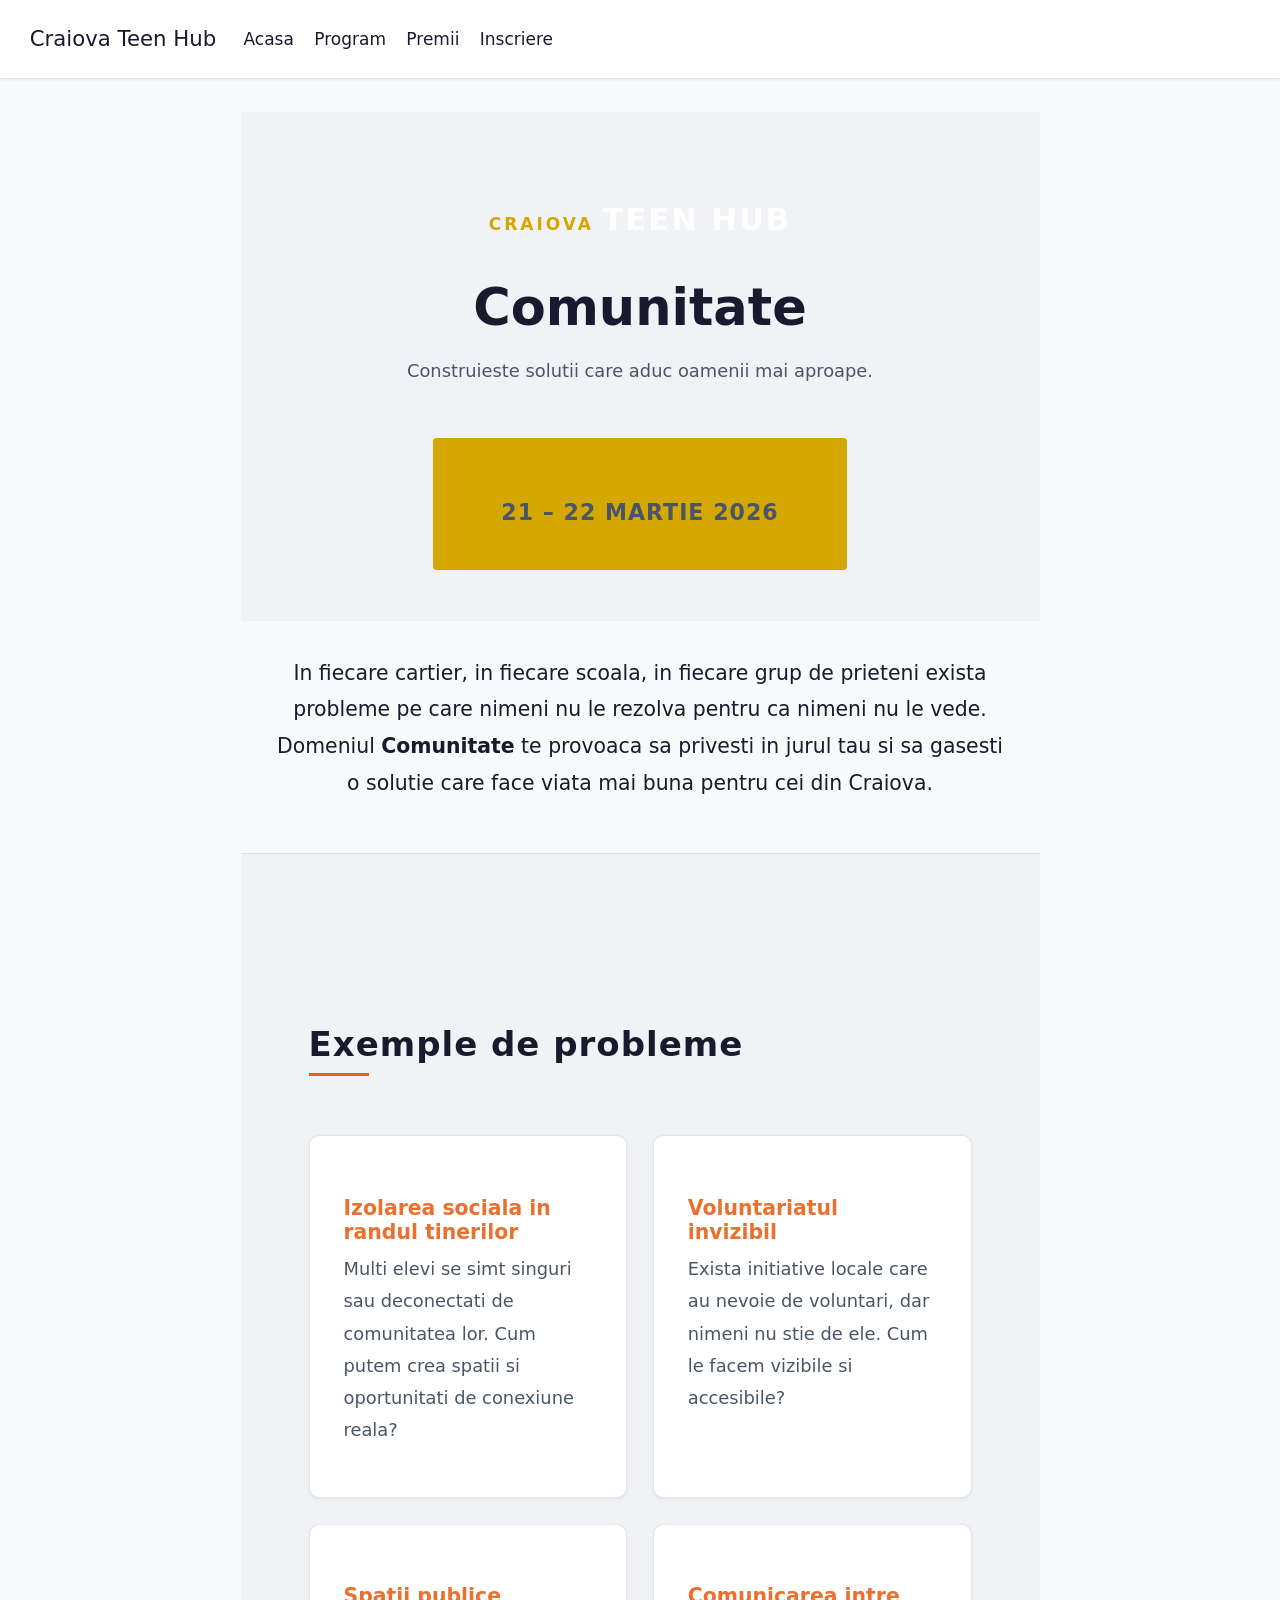
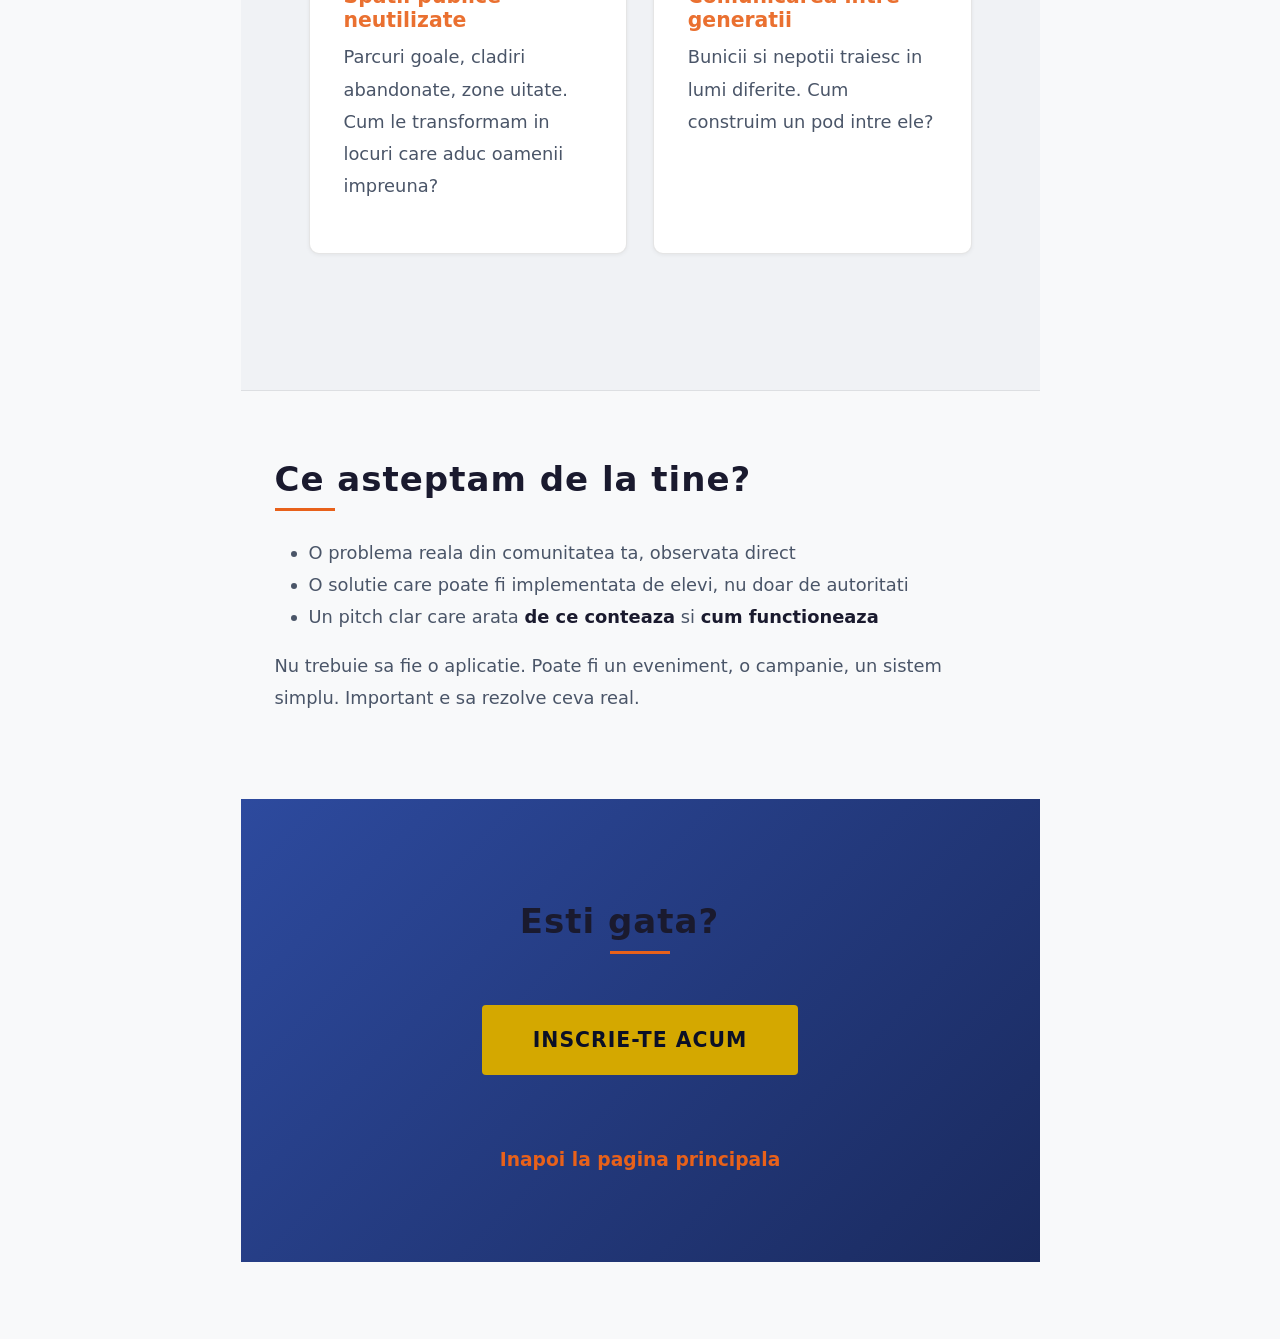
==== comunitate.html @ 98cf3fdf "Built site for gh-pages" ====
<!DOCTYPE html>
<html xmlns="http://www.w3.org/1999/xhtml" lang="en" xml:lang="en"><head>

<meta charset="utf-8">
<meta name="generator" content="quarto-1.8.26">

<meta name="viewport" content="width=device-width, initial-scale=1.0, user-scalable=yes">


<title>Comunitate | Idea Marathon – Craiova Teen Hub</title>
<style>
code{white-space: pre-wrap;}
span.smallcaps{font-variant: small-caps;}
div.columns{display: flex; gap: min(4vw, 1.5em);}
div.column{flex: auto; overflow-x: auto;}
div.hanging-indent{margin-left: 1.5em; text-indent: -1.5em;}
ul.task-list{list-style: none;}
ul.task-list li input[type="checkbox"] {
  width: 0.8em;
  margin: 0 0.8em 0.2em -1em; /* quarto-specific, see https://github.com/quarto-dev/quarto-cli/issues/4556 */ 
  vertical-align: middle;
}
</style>


<script src="site_libs/quarto-nav/quarto-nav.js"></script>
<script src="site_libs/quarto-nav/headroom.min.js"></script>
<script src="site_libs/clipboard/clipboard.min.js"></script>
<script src="site_libs/quarto-search/autocomplete.umd.js"></script>
<script src="site_libs/quarto-search/fuse.min.js"></script>
<script src="site_libs/quarto-search/quarto-search.js"></script>
<meta name="quarto:offset" content="./">
<script src="site_libs/quarto-html/quarto.js" type="module"></script>
<script src="site_libs/quarto-html/tabsets/tabsets.js" type="module"></script>
<script src="site_libs/quarto-html/axe/axe-check.js" type="module"></script>
<script src="site_libs/quarto-html/popper.min.js"></script>
<script src="site_libs/quarto-html/tippy.umd.min.js"></script>
<script src="site_libs/quarto-html/anchor.min.js"></script>
<link href="site_libs/quarto-html/tippy.css" rel="stylesheet">
<link href="site_libs/quarto-html/quarto-syntax-highlighting-587c61ba64f3a5504c4d52d930310e48.css" rel="stylesheet" class="quarto-color-scheme" id="quarto-text-highlighting-styles">
<link href="site_libs/quarto-html/quarto-syntax-highlighting-dark-b758ccaa5987ceb1b75504551e579abf.css" rel="stylesheet" class="quarto-color-scheme quarto-color-alternate" id="quarto-text-highlighting-styles">
<link href="site_libs/quarto-html/quarto-syntax-highlighting-587c61ba64f3a5504c4d52d930310e48.css" rel="stylesheet" class="quarto-color-scheme-extra" id="quarto-text-highlighting-styles">
<script src="site_libs/bootstrap/bootstrap.min.js"></script>
<link href="site_libs/bootstrap/bootstrap-icons.css" rel="stylesheet">
<link href="site_libs/bootstrap/bootstrap-8185cfe6cc65199083a6c723d7da7d12.min.css" rel="stylesheet" append-hash="true" class="quarto-color-scheme" id="quarto-bootstrap" data-mode="light">
<link href="site_libs/bootstrap/bootstrap-dark-67006fbea1832d3aa6421e30bd4da898.min.css" rel="stylesheet" append-hash="true" class="quarto-color-scheme quarto-color-alternate" id="quarto-bootstrap" data-mode="dark">
<link href="site_libs/bootstrap/bootstrap-8185cfe6cc65199083a6c723d7da7d12.min.css" rel="stylesheet" append-hash="true" class="quarto-color-scheme-extra" id="quarto-bootstrap" data-mode="light">
<script id="quarto-search-options" type="application/json">{
  "location": "navbar",
  "copy-button": false,
  "collapse-after": 3,
  "panel-placement": "end",
  "type": "overlay",
  "limit": 50,
  "keyboard-shortcut": [
    "f",
    "/",
    "s"
  ],
  "show-item-context": false,
  "language": {
    "search-no-results-text": "No results",
    "search-matching-documents-text": "matching documents",
    "search-copy-link-title": "Copy link to search",
    "search-hide-matches-text": "Hide additional matches",
    "search-more-match-text": "more match in this document",
    "search-more-matches-text": "more matches in this document",
    "search-clear-button-title": "Clear",
    "search-text-placeholder": "",
    "search-detached-cancel-button-title": "Cancel",
    "search-submit-button-title": "Submit",
    "search-label": "Search"
  }
}</script>


<link rel="stylesheet" href="styles.css">
</head>

<body class="nav-fixed fullcontent quarto-light"><script id="quarto-html-before-body" type="application/javascript">
    const toggleBodyColorMode = (bsSheetEl) => {
      const mode = bsSheetEl.getAttribute("data-mode");
      const bodyEl = window.document.querySelector("body");
      if (mode === "dark") {
        bodyEl.classList.add("quarto-dark");
        bodyEl.classList.remove("quarto-light");
      } else {
        bodyEl.classList.add("quarto-light");
        bodyEl.classList.remove("quarto-dark");
      }
    }
    const toggleBodyColorPrimary = () => {
      const bsSheetEl = window.document.querySelector("link#quarto-bootstrap:not([rel=disabled-stylesheet])");
      if (bsSheetEl) {
        toggleBodyColorMode(bsSheetEl);
      }
    }
    const setColorSchemeToggle = (alternate) => {
      const toggles = window.document.querySelectorAll('.quarto-color-scheme-toggle');
      for (let i=0; i < toggles.length; i++) {
        const toggle = toggles[i];
        if (toggle) {
          if (alternate) {
            toggle.classList.add("alternate");
          } else {
            toggle.classList.remove("alternate");
          }
        }
      }
    };
    const toggleColorMode = (alternate) => {
      // Switch the stylesheets
      const primaryStylesheets = window.document.querySelectorAll('link.quarto-color-scheme:not(.quarto-color-alternate)');
      const alternateStylesheets = window.document.querySelectorAll('link.quarto-color-scheme.quarto-color-alternate');
      manageTransitions('#quarto-margin-sidebar .nav-link', false);
      if (alternate) {
        // note: dark is layered on light, we don't disable primary!
        enableStylesheet(alternateStylesheets);
        for (const sheetNode of alternateStylesheets) {
          if (sheetNode.id === "quarto-bootstrap") {
            toggleBodyColorMode(sheetNode);
          }
        }
      } else {
        disableStylesheet(alternateStylesheets);
        enableStylesheet(primaryStylesheets)
        toggleBodyColorPrimary();
      }
      manageTransitions('#quarto-margin-sidebar .nav-link', true);
      // Switch the toggles
      setColorSchemeToggle(alternate)
      // Hack to workaround the fact that safari doesn't
      // properly recolor the scrollbar when toggling (#1455)
      if (navigator.userAgent.indexOf('Safari') > 0 && navigator.userAgent.indexOf('Chrome') == -1) {
        manageTransitions("body", false);
        window.scrollTo(0, 1);
        setTimeout(() => {
          window.scrollTo(0, 0);
          manageTransitions("body", true);
        }, 40);
      }
    }
    const disableStylesheet = (stylesheets) => {
      for (let i=0; i < stylesheets.length; i++) {
        const stylesheet = stylesheets[i];
        stylesheet.rel = 'disabled-stylesheet';
      }
    }
    const enableStylesheet = (stylesheets) => {
      for (let i=0; i < stylesheets.length; i++) {
        const stylesheet = stylesheets[i];
        if(stylesheet.rel !== 'stylesheet') { // for Chrome, which will still FOUC without this check
          stylesheet.rel = 'stylesheet';
        }
      }
    }
    const manageTransitions = (selector, allowTransitions) => {
      const els = window.document.querySelectorAll(selector);
      for (let i=0; i < els.length; i++) {
        const el = els[i];
        if (allowTransitions) {
          el.classList.remove('notransition');
        } else {
          el.classList.add('notransition');
        }
      }
    }
    const isFileUrl = () => {
      return window.location.protocol === 'file:';
    }
    const hasAlternateSentinel = () => {
      let styleSentinel = getColorSchemeSentinel();
      if (styleSentinel !== null) {
        return styleSentinel === "alternate";
      } else {
        return false;
      }
    }
    const setStyleSentinel = (alternate) => {
      const value = alternate ? "alternate" : "default";
      if (!isFileUrl()) {
        window.localStorage.setItem("quarto-color-scheme", value);
      } else {
        localAlternateSentinel = value;
      }
    }
    const getColorSchemeSentinel = () => {
      if (!isFileUrl()) {
        const storageValue = window.localStorage.getItem("quarto-color-scheme");
        return storageValue != null ? storageValue : localAlternateSentinel;
      } else {
        return localAlternateSentinel;
      }
    }
    const toggleGiscusIfUsed = (isAlternate, darkModeDefault) => {
      const baseTheme = document.querySelector('#giscus-base-theme')?.value ?? 'light';
      const alternateTheme = document.querySelector('#giscus-alt-theme')?.value ?? 'dark';
      let newTheme = '';
      if(authorPrefersDark) {
        newTheme = isAlternate ? baseTheme : alternateTheme;
      } else {
        newTheme = isAlternate ? alternateTheme : baseTheme;
      }
      const changeGiscusTheme = () => {
        // From: https://github.com/giscus/giscus/issues/336
        const sendMessage = (message) => {
          const iframe = document.querySelector('iframe.giscus-frame');
          if (!iframe) return;
          iframe.contentWindow.postMessage({ giscus: message }, 'https://giscus.app');
        }
        sendMessage({
          setConfig: {
            theme: newTheme
          }
        });
      }
      const isGiscussLoaded = window.document.querySelector('iframe.giscus-frame') !== null;
      if (isGiscussLoaded) {
        changeGiscusTheme();
      }
    };
    const authorPrefersDark = false;
    const darkModeDefault = authorPrefersDark;
      document.querySelector('link#quarto-text-highlighting-styles.quarto-color-scheme-extra').rel = 'disabled-stylesheet';
      document.querySelector('link#quarto-bootstrap.quarto-color-scheme-extra').rel = 'disabled-stylesheet';
    let localAlternateSentinel = darkModeDefault ? 'alternate' : 'default';
    // Dark / light mode switch
    window.quartoToggleColorScheme = () => {
      // Read the current dark / light value
      let toAlternate = !hasAlternateSentinel();
      toggleColorMode(toAlternate);
      setStyleSentinel(toAlternate);
      toggleGiscusIfUsed(toAlternate, darkModeDefault);
      window.dispatchEvent(new Event('resize'));
    };
    // Switch to dark mode if need be
    if (hasAlternateSentinel()) {
      toggleColorMode(true);
    } else {
      toggleColorMode(false);
    }
  </script>

<div id="quarto-search-results"></div>
  <header id="quarto-header" class="headroom fixed-top">
    <nav class="navbar navbar-expand-lg " data-bs-theme="dark">
      <div class="navbar-container container-fluid">
      <div class="navbar-brand-container mx-auto">
    <a class="navbar-brand" href="./index.html">
    <span class="navbar-title">Craiova Teen Hub</span>
    </a>
  </div>
            <div id="quarto-search" class="" title="Search"></div>
          <button class="navbar-toggler" type="button" data-bs-toggle="collapse" data-bs-target="#navbarCollapse" aria-controls="navbarCollapse" role="menu" aria-expanded="false" aria-label="Toggle navigation" onclick="if (window.quartoToggleHeadroom) { window.quartoToggleHeadroom(); }">
  <span class="navbar-toggler-icon"></span>
</button>
          <div class="collapse navbar-collapse" id="navbarCollapse">
            <ul class="navbar-nav navbar-nav-scroll me-auto">
  <li class="nav-item">
    <a class="nav-link" href="./index.html"> 
<span class="menu-text">Acasa</span></a>
  </li>  
  <li class="nav-item">
    <a class="nav-link" href="./#program"> 
<span class="menu-text">Program</span></a>
  </li>  
  <li class="nav-item">
    <a class="nav-link" href="./#premii"> 
<span class="menu-text">Premii</span></a>
  </li>  
  <li class="nav-item">
    <a class="nav-link" href="./#inscriere"> 
<span class="menu-text">Inscriere</span></a>
  </li>  
</ul>
          </div> <!-- /navcollapse -->
            <div class="quarto-navbar-tools">
  <a href="" class="quarto-color-scheme-toggle quarto-navigation-tool  px-1" onclick="window.quartoToggleColorScheme(); return false;" title="Toggle dark mode"><i class="bi"></i></a>
</div>
      </div> <!-- /container-fluid -->
    </nav>
</header>
<!-- content -->
<div id="quarto-content" class="quarto-container page-columns page-rows-contents page-layout-article page-navbar">
<!-- sidebar -->
<!-- margin-sidebar -->
    
<!-- main -->
<main class="content" id="quarto-document-content"><header id="title-block-header" class="quarto-title-block"></header>





<div class="domain-hero">
<div class="logo-text">
<p><span class="logo-craiova">CRAIOVA</span> <span class="logo-teenhub">TEEN HUB</span></p>
</div>
<section id="comunitate" class="level1">
<h1>Comunitate</h1>
<div class="tagline">
<p>Construieste solutii care aduc oamenii mai aproape.</p>
</div>
<div class="date-badge">
<p>21 – 22 MARTIE 2026</p>
</div>
</section>
</div>
<div class="domain-intro">
<p>In fiecare cartier, in fiecare scoala, in fiecare grup de prieteni exista probleme pe care nimeni nu le rezolva pentru ca nimeni nu le vede. Domeniul <strong>Comunitate</strong> te provoaca sa privesti in jurul tau si sa gasesti o solutie care face viata mai buna pentru cei din Craiova.</p>
</div>
<div class="gated-placeholder">
<div class="lock-icon">
🔒
</div>
<h3 class="anchored">
Problemele vor fi dezvaluite la startul maratonului
</h3>
<p>
21 Martie 2026, ora 14:00
</p>
</div>
<div class="gated" style="display:none">
<div class="dark-section">
<section id="exemple-de-probleme" class="level2 inner">
<h2 class="anchored" data-anchor-id="exemple-de-probleme">Exemple de probleme</h2>
<div class="challenge-grid">
<section id="izolarea-sociala-in-randul-tinerilor" class="level3 challenge-card">
<h3 class="anchored" data-anchor-id="izolarea-sociala-in-randul-tinerilor">Izolarea sociala in randul tinerilor</h3>
<p>Multi elevi se simt singuri sau deconectati de comunitatea lor. Cum putem crea spatii si oportunitati de conexiune reala?</p>
</section>
<section id="voluntariatul-invizibil" class="level3 challenge-card">
<h3 class="anchored" data-anchor-id="voluntariatul-invizibil">Voluntariatul invizibil</h3>
<p>Exista initiative locale care au nevoie de voluntari, dar nimeni nu stie de ele. Cum le facem vizibile si accesibile?</p>
</section>
<section id="spatii-publice-neutilizate" class="level3 challenge-card">
<h3 class="anchored" data-anchor-id="spatii-publice-neutilizate">Spatii publice neutilizate</h3>
<p>Parcuri goale, cladiri abandonate, zone uitate. Cum le transformam in locuri care aduc oamenii impreuna?</p>
</section>
<section id="comunicarea-intre-generatii" class="level3 challenge-card">
<h3 class="anchored" data-anchor-id="comunicarea-intre-generatii">Comunicarea intre generatii</h3>
<p>Bunicii si nepotii traiesc in lumi diferite. Cum construim un pod intre ele?</p>
</section>
</div>
</section>
</div>
</div>
<section id="ce-asteptam-de-la-tine" class="level2">
<h2 class="anchored" data-anchor-id="ce-asteptam-de-la-tine">Ce asteptam de la tine?</h2>
<ul>
<li>O problema reala din comunitatea ta, observata direct</li>
<li>O solutie care poate fi implementata de elevi, nu doar de autoritati</li>
<li>Un pitch clar care arata <strong>de ce conteaza</strong> si <strong>cum functioneaza</strong></li>
</ul>
<p>Nu trebuie sa fie o aplicatie. Poate fi un eveniment, o campanie, un sistem simplu. Important e sa rezolve ceva real.</p>
</section>
<section id="esti-gata" class="level2 cta-section">
<h2 class="anchored" data-anchor-id="esti-gata">Esti gata?</h2>
<p><a href="./inscriere.html"><span class="cta-button">INSCRIE-TE ACUM</span></a></p>
<p><a href="./index.html" class="back-link">Inapoi la pagina principala</a></p>
</section>



</main> <!-- /main -->
<script id="quarto-html-after-body" type="application/javascript">
  window.document.addEventListener("DOMContentLoaded", function (event) {
    // Ensure there is a toggle, if there isn't float one in the top right
    if (window.document.querySelector('.quarto-color-scheme-toggle') === null) {
      const a = window.document.createElement('a');
      a.classList.add('top-right');
      a.classList.add('quarto-color-scheme-toggle');
      a.href = "";
      a.onclick = function() { try { window.quartoToggleColorScheme(); } catch {} return false; };
      const i = window.document.createElement("i");
      i.classList.add('bi');
      a.appendChild(i);
      window.document.body.appendChild(a);
    }
    setColorSchemeToggle(hasAlternateSentinel())
    const icon = "";
    const anchorJS = new window.AnchorJS();
    anchorJS.options = {
      placement: 'right',
      icon: icon
    };
    anchorJS.add('.anchored');
    const isCodeAnnotation = (el) => {
      for (const clz of el.classList) {
        if (clz.startsWith('code-annotation-')) {                     
          return true;
        }
      }
      return false;
    }
    const onCopySuccess = function(e) {
      // button target
      const button = e.trigger;
      // don't keep focus
      button.blur();
      // flash "checked"
      button.classList.add('code-copy-button-checked');
      var currentTitle = button.getAttribute("title");
      button.setAttribute("title", "Copied!");
      let tooltip;
      if (window.bootstrap) {
        button.setAttribute("data-bs-toggle", "tooltip");
        button.setAttribute("data-bs-placement", "left");
        button.setAttribute("data-bs-title", "Copied!");
        tooltip = new bootstrap.Tooltip(button, 
          { trigger: "manual", 
            customClass: "code-copy-button-tooltip",
            offset: [0, -8]});
        tooltip.show();    
      }
      setTimeout(function() {
        if (tooltip) {
          tooltip.hide();
          button.removeAttribute("data-bs-title");
          button.removeAttribute("data-bs-toggle");
          button.removeAttribute("data-bs-placement");
        }
        button.setAttribute("title", currentTitle);
        button.classList.remove('code-copy-button-checked');
      }, 1000);
      // clear code selection
      e.clearSelection();
    }
    const getTextToCopy = function(trigger) {
      const outerScaffold = trigger.parentElement.cloneNode(true);
      const codeEl = outerScaffold.querySelector('code');
      for (const childEl of codeEl.children) {
        if (isCodeAnnotation(childEl)) {
          childEl.remove();
        }
      }
      return codeEl.innerText;
    }
    const clipboard = new window.ClipboardJS('.code-copy-button:not([data-in-quarto-modal])', {
      text: getTextToCopy
    });
    clipboard.on('success', onCopySuccess);
    if (window.document.getElementById('quarto-embedded-source-code-modal')) {
      const clipboardModal = new window.ClipboardJS('.code-copy-button[data-in-quarto-modal]', {
        text: getTextToCopy,
        container: window.document.getElementById('quarto-embedded-source-code-modal')
      });
      clipboardModal.on('success', onCopySuccess);
    }
      var localhostRegex = new RegExp(/^(?:http|https):\/\/localhost\:?[0-9]*\//);
      var mailtoRegex = new RegExp(/^mailto:/);
        var filterRegex = new RegExp("https:\/\/chenistdigital\.github\.io\/teenhub\/");
      var isInternal = (href) => {
          return filterRegex.test(href) || localhostRegex.test(href) || mailtoRegex.test(href);
      }
      // Inspect non-navigation links and adorn them if external
     var links = window.document.querySelectorAll('a[href]:not(.nav-link):not(.navbar-brand):not(.toc-action):not(.sidebar-link):not(.sidebar-item-toggle):not(.pagination-link):not(.no-external):not([aria-hidden]):not(.dropdown-item):not(.quarto-navigation-tool):not(.about-link)');
      for (var i=0; i<links.length; i++) {
        const link = links[i];
        if (!isInternal(link.href)) {
          // undo the damage that might have been done by quarto-nav.js in the case of
          // links that we want to consider external
          if (link.dataset.originalHref !== undefined) {
            link.href = link.dataset.originalHref;
          }
        }
      }
    function tippyHover(el, contentFn, onTriggerFn, onUntriggerFn) {
      const config = {
        allowHTML: true,
        maxWidth: 500,
        delay: 100,
        arrow: false,
        appendTo: function(el) {
            return el.parentElement;
        },
        interactive: true,
        interactiveBorder: 10,
        theme: 'quarto',
        placement: 'bottom-start',
      };
      if (contentFn) {
        config.content = contentFn;
      }
      if (onTriggerFn) {
        config.onTrigger = onTriggerFn;
      }
      if (onUntriggerFn) {
        config.onUntrigger = onUntriggerFn;
      }
      window.tippy(el, config); 
    }
    const noterefs = window.document.querySelectorAll('a[role="doc-noteref"]');
    for (var i=0; i<noterefs.length; i++) {
      const ref = noterefs[i];
      tippyHover(ref, function() {
        // use id or data attribute instead here
        let href = ref.getAttribute('data-footnote-href') || ref.getAttribute('href');
        try { href = new URL(href).hash; } catch {}
        const id = href.replace(/^#\/?/, "");
        const note = window.document.getElementById(id);
        if (note) {
          return note.innerHTML;
        } else {
          return "";
        }
      });
    }
    const xrefs = window.document.querySelectorAll('a.quarto-xref');
    const processXRef = (id, note) => {
      // Strip column container classes
      const stripColumnClz = (el) => {
        el.classList.remove("page-full", "page-columns");
        if (el.children) {
          for (const child of el.children) {
            stripColumnClz(child);
          }
        }
      }
      stripColumnClz(note)
      if (id === null || id.startsWith('sec-')) {
        // Special case sections, only their first couple elements
        const container = document.createElement("div");
        if (note.children && note.children.length > 2) {
          container.appendChild(note.children[0].cloneNode(true));
          for (let i = 1; i < note.children.length; i++) {
            const child = note.children[i];
            if (child.tagName === "P" && child.innerText === "") {
              continue;
            } else {
              container.appendChild(child.cloneNode(true));
              break;
            }
          }
          if (window.Quarto?.typesetMath) {
            window.Quarto.typesetMath(container);
          }
          return container.innerHTML
        } else {
          if (window.Quarto?.typesetMath) {
            window.Quarto.typesetMath(note);
          }
          return note.innerHTML;
        }
      } else {
        // Remove any anchor links if they are present
        const anchorLink = note.querySelector('a.anchorjs-link');
        if (anchorLink) {
          anchorLink.remove();
        }
        if (window.Quarto?.typesetMath) {
          window.Quarto.typesetMath(note);
        }
        if (note.classList.contains("callout")) {
          return note.outerHTML;
        } else {
          return note.innerHTML;
        }
      }
    }
    for (var i=0; i<xrefs.length; i++) {
      const xref = xrefs[i];
      tippyHover(xref, undefined, function(instance) {
        instance.disable();
        let url = xref.getAttribute('href');
        let hash = undefined; 
        if (url.startsWith('#')) {
          hash = url;
        } else {
          try { hash = new URL(url).hash; } catch {}
        }
        if (hash) {
          const id = hash.replace(/^#\/?/, "");
          const note = window.document.getElementById(id);
          if (note !== null) {
            try {
              const html = processXRef(id, note.cloneNode(true));
              instance.setContent(html);
            } finally {
              instance.enable();
              instance.show();
            }
          } else {
            // See if we can fetch this
            fetch(url.split('#')[0])
            .then(res => res.text())
            .then(html => {
              const parser = new DOMParser();
              const htmlDoc = parser.parseFromString(html, "text/html");
              const note = htmlDoc.getElementById(id);
              if (note !== null) {
                const html = processXRef(id, note);
                instance.setContent(html);
              } 
            }).finally(() => {
              instance.enable();
              instance.show();
            });
          }
        } else {
          // See if we can fetch a full url (with no hash to target)
          // This is a special case and we should probably do some content thinning / targeting
          fetch(url)
          .then(res => res.text())
          .then(html => {
            const parser = new DOMParser();
            const htmlDoc = parser.parseFromString(html, "text/html");
            const note = htmlDoc.querySelector('main.content');
            if (note !== null) {
              // This should only happen for chapter cross references
              // (since there is no id in the URL)
              // remove the first header
              if (note.children.length > 0 && note.children[0].tagName === "HEADER") {
                note.children[0].remove();
              }
              const html = processXRef(null, note);
              instance.setContent(html);
            } 
          }).finally(() => {
            instance.enable();
            instance.show();
          });
        }
      }, function(instance) {
      });
    }
        let selectedAnnoteEl;
        const selectorForAnnotation = ( cell, annotation) => {
          let cellAttr = 'data-code-cell="' + cell + '"';
          let lineAttr = 'data-code-annotation="' +  annotation + '"';
          const selector = 'span[' + cellAttr + '][' + lineAttr + ']';
          return selector;
        }
        const selectCodeLines = (annoteEl) => {
          const doc = window.document;
          const targetCell = annoteEl.getAttribute("data-target-cell");
          const targetAnnotation = annoteEl.getAttribute("data-target-annotation");
          const annoteSpan = window.document.querySelector(selectorForAnnotation(targetCell, targetAnnotation));
          const lines = annoteSpan.getAttribute("data-code-lines").split(",");
          const lineIds = lines.map((line) => {
            return targetCell + "-" + line;
          })
          let top = null;
          let height = null;
          let parent = null;
          if (lineIds.length > 0) {
              //compute the position of the single el (top and bottom and make a div)
              const el = window.document.getElementById(lineIds[0]);
              top = el.offsetTop;
              height = el.offsetHeight;
              parent = el.parentElement.parentElement;
            if (lineIds.length > 1) {
              const lastEl = window.document.getElementById(lineIds[lineIds.length - 1]);
              const bottom = lastEl.offsetTop + lastEl.offsetHeight;
              height = bottom - top;
            }
            if (top !== null && height !== null && parent !== null) {
              // cook up a div (if necessary) and position it 
              let div = window.document.getElementById("code-annotation-line-highlight");
              if (div === null) {
                div = window.document.createElement("div");
                div.setAttribute("id", "code-annotation-line-highlight");
                div.style.position = 'absolute';
                parent.appendChild(div);
              }
              div.style.top = top - 2 + "px";
              div.style.height = height + 4 + "px";
              div.style.left = 0;
              let gutterDiv = window.document.getElementById("code-annotation-line-highlight-gutter");
              if (gutterDiv === null) {
                gutterDiv = window.document.createElement("div");
                gutterDiv.setAttribute("id", "code-annotation-line-highlight-gutter");
                gutterDiv.style.position = 'absolute';
                const codeCell = window.document.getElementById(targetCell);
                const gutter = codeCell.querySelector('.code-annotation-gutter');
                gutter.appendChild(gutterDiv);
              }
              gutterDiv.style.top = top - 2 + "px";
              gutterDiv.style.height = height + 4 + "px";
            }
            selectedAnnoteEl = annoteEl;
          }
        };
        const unselectCodeLines = () => {
          const elementsIds = ["code-annotation-line-highlight", "code-annotation-line-highlight-gutter"];
          elementsIds.forEach((elId) => {
            const div = window.document.getElementById(elId);
            if (div) {
              div.remove();
            }
          });
          selectedAnnoteEl = undefined;
        };
          // Handle positioning of the toggle
      window.addEventListener(
        "resize",
        throttle(() => {
          elRect = undefined;
          if (selectedAnnoteEl) {
            selectCodeLines(selectedAnnoteEl);
          }
        }, 10)
      );
      function throttle(fn, ms) {
      let throttle = false;
      let timer;
        return (...args) => {
          if(!throttle) { // first call gets through
              fn.apply(this, args);
              throttle = true;
          } else { // all the others get throttled
              if(timer) clearTimeout(timer); // cancel #2
              timer = setTimeout(() => {
                fn.apply(this, args);
                timer = throttle = false;
              }, ms);
          }
        };
      }
        // Attach click handler to the DT
        const annoteDls = window.document.querySelectorAll('dt[data-target-cell]');
        for (const annoteDlNode of annoteDls) {
          annoteDlNode.addEventListener('click', (event) => {
            const clickedEl = event.target;
            if (clickedEl !== selectedAnnoteEl) {
              unselectCodeLines();
              const activeEl = window.document.querySelector('dt[data-target-cell].code-annotation-active');
              if (activeEl) {
                activeEl.classList.remove('code-annotation-active');
              }
              selectCodeLines(clickedEl);
              clickedEl.classList.add('code-annotation-active');
            } else {
              // Unselect the line
              unselectCodeLines();
              clickedEl.classList.remove('code-annotation-active');
            }
          });
        }
    const findCites = (el) => {
      const parentEl = el.parentElement;
      if (parentEl) {
        const cites = parentEl.dataset.cites;
        if (cites) {
          return {
            el,
            cites: cites.split(' ')
          };
        } else {
          return findCites(el.parentElement)
        }
      } else {
        return undefined;
      }
    };
    var bibliorefs = window.document.querySelectorAll('a[role="doc-biblioref"]');
    for (var i=0; i<bibliorefs.length; i++) {
      const ref = bibliorefs[i];
      const citeInfo = findCites(ref);
      if (citeInfo) {
        tippyHover(citeInfo.el, function() {
          var popup = window.document.createElement('div');
          citeInfo.cites.forEach(function(cite) {
            var citeDiv = window.document.createElement('div');
            citeDiv.classList.add('hanging-indent');
            citeDiv.classList.add('csl-entry');
            var biblioDiv = window.document.getElementById('ref-' + cite);
            if (biblioDiv) {
              citeDiv.innerHTML = biblioDiv.innerHTML;
            }
            popup.appendChild(citeDiv);
          });
          return popup.innerHTML;
        });
      }
    }
  });
  </script>
</div> <!-- /content -->
<script src="unlock.js"></script>




</body></html>
---- site_libs/quarto-html/tippy.css ----
.tippy-box[data-animation=fade][data-state=hidden]{opacity:0}[data-tippy-root]{max-width:calc(100vw - 10px)}.tippy-box{position:relative;background-color:#333;color:#fff;border-radius:4px;font-size:14px;line-height:1.4;white-space:normal;outline:0;transition-property:transform,visibility,opacity}.tippy-box[data-placement^=top]>.tippy-arrow{bottom:0}.tippy-box[data-placement^=top]>.tippy-arrow:before{bottom:-7px;left:0;border-width:8px 8px 0;border-top-color:initial;transform-origin:center top}.tippy-box[data-placement^=bottom]>.tippy-arrow{top:0}.tippy-box[data-placement^=bottom]>.tippy-arrow:before{top:-7px;left:0;border-width:0 8px 8px;border-bottom-color:initial;transform-origin:center bottom}.tippy-box[data-placement^=left]>.tippy-arrow{right:0}.tippy-box[data-placement^=left]>.tippy-arrow:before{border-width:8px 0 8px 8px;border-left-color:initial;right:-7px;transform-origin:center left}.tippy-box[data-placement^=right]>.tippy-arrow{left:0}.tippy-box[data-placement^=right]>.tippy-arrow:before{left:-7px;border-width:8px 8px 8px 0;border-right-color:initial;transform-origin:center right}.tippy-box[data-inertia][data-state=visible]{transition-timing-function:cubic-bezier(.54,1.5,.38,1.11)}.tippy-arrow{width:16px;height:16px;color:#333}.tippy-arrow:before{content:"";position:absolute;border-color:transparent;border-style:solid}.tippy-content{position:relative;padding:5px 9px;z-index:1}
---- site_libs/quarto-html/quarto-syntax-highlighting-587c61ba64f3a5504c4d52d930310e48.css ----
/* quarto syntax highlight colors */
:root {
  --quarto-hl-ot-color: #003B4F;
  --quarto-hl-at-color: #657422;
  --quarto-hl-ss-color: #20794D;
  --quarto-hl-an-color: #5E5E5E;
  --quarto-hl-fu-color: #4758AB;
  --quarto-hl-st-color: #20794D;
  --quarto-hl-cf-color: #003B4F;
  --quarto-hl-op-color: #5E5E5E;
  --quarto-hl-er-color: #AD0000;
  --quarto-hl-bn-color: #AD0000;
  --quarto-hl-al-color: #AD0000;
  --quarto-hl-va-color: #111111;
  --quarto-hl-bu-color: inherit;
  --quarto-hl-ex-color: inherit;
  --quarto-hl-pp-color: #AD0000;
  --quarto-hl-in-color: #5E5E5E;
  --quarto-hl-vs-color: #20794D;
  --quarto-hl-wa-color: #5E5E5E;
  --quarto-hl-do-color: #5E5E5E;
  --quarto-hl-im-color: #00769E;
  --quarto-hl-ch-color: #20794D;
  --quarto-hl-dt-color: #AD0000;
  --quarto-hl-fl-color: #AD0000;
  --quarto-hl-co-color: #5E5E5E;
  --quarto-hl-cv-color: #5E5E5E;
  --quarto-hl-cn-color: #8f5902;
  --quarto-hl-sc-color: #5E5E5E;
  --quarto-hl-dv-color: #AD0000;
  --quarto-hl-kw-color: #003B4F;
}

/* other quarto variables */
:root {
  --quarto-font-monospace: SFMono-Regular, Menlo, Monaco, Consolas, "Liberation Mono", "Courier New", monospace;
}

/* syntax highlight based on Pandoc's rules */
pre > code.sourceCode > span {
  color: #003B4F;
}

code.sourceCode > span {
  color: #003B4F;
}

div.sourceCode,
div.sourceCode pre.sourceCode {
  color: #003B4F;
}

/* Normal */
code span {
  color: #003B4F;
}

/* Alert */
code span.al {
  color: #AD0000;
  font-style: inherit;
}

/* Annotation */
code span.an {
  color: #5E5E5E;
  font-style: inherit;
}

/* Attribute */
code span.at {
  color: #657422;
  font-style: inherit;
}

/* BaseN */
code span.bn {
  color: #AD0000;
  font-style: inherit;
}

/* BuiltIn */
code span.bu {
  font-style: inherit;
}

/* ControlFlow */
code span.cf {
  color: #003B4F;
  font-weight: bold;
  font-style: inherit;
}

/* Char */
code span.ch {
  color: #20794D;
  font-style: inherit;
}

/* Constant */
code span.cn {
  color: #8f5902;
  font-style: inherit;
}

/* Comment */
code span.co {
  color: #5E5E5E;
  font-style: inherit;
}

/* CommentVar */
code span.cv {
  color: #5E5E5E;
  font-style: italic;
}

/* Documentation */
code span.do {
  color: #5E5E5E;
  font-style: italic;
}

/* DataType */
code span.dt {
  color: #AD0000;
  font-style: inherit;
}

/* DecVal */
code span.dv {
  color: #AD0000;
  font-style: inherit;
}

/* Error */
code span.er {
  color: #AD0000;
  font-style: inherit;
}

/* Extension */
code span.ex {
  font-style: inherit;
}

/* Float */
code span.fl {
  color: #AD0000;
  font-style: inherit;
}

/* Function */
code span.fu {
  color: #4758AB;
  font-style: inherit;
}

/* Import */
code span.im {
  color: #00769E;
  font-style: inherit;
}

/* Information */
code span.in {
  color: #5E5E5E;
  font-style: inherit;
}

/* Keyword */
code span.kw {
  color: #003B4F;
  font-weight: bold;
  font-style: inherit;
}

/* Operator */
code span.op {
  color: #5E5E5E;
  font-style: inherit;
}

/* Other */
code span.ot {
  color: #003B4F;
  font-style: inherit;
}

/* Preprocessor */
code span.pp {
  color: #AD0000;
  font-style: inherit;
}

/* SpecialChar */
code span.sc {
  color: #5E5E5E;
  font-style: inherit;
}

/* SpecialString */
code span.ss {
  color: #20794D;
  font-style: inherit;
}

/* String */
code span.st {
  color: #20794D;
  font-style: inherit;
}

/* Variable */
code span.va {
  color: #111111;
  font-style: inherit;
}

/* VerbatimString */
code span.vs {
  color: #20794D;
  font-style: inherit;
}

/* Warning */
code span.wa {
  color: #5E5E5E;
  font-style: italic;
}

.prevent-inlining {
  content: "</";
}

/*# sourceMappingURL=2dce1cc6c82594539e1579de68416b47.css.map */
---- site_libs/quarto-html/quarto-syntax-highlighting-dark-b758ccaa5987ceb1b75504551e579abf.css ----
/* quarto syntax highlight colors */
:root {
  --quarto-hl-al-color: #f07178;
  --quarto-hl-an-color: #d4d0ab;
  --quarto-hl-at-color: #00e0e0;
  --quarto-hl-bn-color: #d4d0ab;
  --quarto-hl-bu-color: #abe338;
  --quarto-hl-ch-color: #abe338;
  --quarto-hl-co-color: #f8f8f2;
  --quarto-hl-cv-color: #ffd700;
  --quarto-hl-cn-color: #ffd700;
  --quarto-hl-cf-color: #ffa07a;
  --quarto-hl-dt-color: #ffa07a;
  --quarto-hl-dv-color: #d4d0ab;
  --quarto-hl-do-color: #f8f8f2;
  --quarto-hl-er-color: #f07178;
  --quarto-hl-ex-color: #00e0e0;
  --quarto-hl-fl-color: #d4d0ab;
  --quarto-hl-fu-color: #ffa07a;
  --quarto-hl-im-color: #abe338;
  --quarto-hl-in-color: #d4d0ab;
  --quarto-hl-kw-color: #ffa07a;
  --quarto-hl-op-color: #ffa07a;
  --quarto-hl-ot-color: #00e0e0;
  --quarto-hl-pp-color: #dcc6e0;
  --quarto-hl-re-color: #00e0e0;
  --quarto-hl-sc-color: #abe338;
  --quarto-hl-ss-color: #abe338;
  --quarto-hl-st-color: #abe338;
  --quarto-hl-va-color: #00e0e0;
  --quarto-hl-vs-color: #abe338;
  --quarto-hl-wa-color: #dcc6e0;
}

/* other quarto variables */
:root {
  --quarto-font-monospace: SFMono-Regular, Menlo, Monaco, Consolas, "Liberation Mono", "Courier New", monospace;
}

/* syntax highlight based on Pandoc's rules */
pre > code.sourceCode > span {
  color: #f8f8f2;
}

code.sourceCode > span {
  color: #f8f8f2;
}

div.sourceCode,
div.sourceCode pre.sourceCode {
  color: #f8f8f2;
}

/* Normal */
code span {
  color: #f8f8f2;
}

/* Alert */
code span.al {
  color: #f07178;
}

/* Annotation */
code span.an {
  color: #d4d0ab;
}

/* Attribute */
code span.at {
  color: #00e0e0;
}

/* BaseN */
code span.bn {
  color: #d4d0ab;
}

/* BuiltIn */
code span.bu {
  color: #abe338;
}

/* ControlFlow */
code span.cf {
  font-weight: bold;
  color: #ffa07a;
}

/* Char */
code span.ch {
  color: #abe338;
}

/* Constant */
code span.cn {
  color: #ffd700;
}

/* Comment */
code span.co {
  font-style: italic;
  color: #f8f8f2;
}

/* CommentVar */
code span.cv {
  color: #ffd700;
}

/* Documentation */
code span.do {
  color: #f8f8f2;
}

/* DataType */
code span.dt {
  color: #ffa07a;
}

/* DecVal */
code span.dv {
  color: #d4d0ab;
}

/* Error */
code span.er {
  color: #f07178;
  text-decoration: underline;
}

/* Extension */
code span.ex {
  font-weight: bold;
  color: #00e0e0;
}

/* Float */
code span.fl {
  color: #d4d0ab;
}

/* Function */
code span.fu {
  color: #ffa07a;
}

/* Import */
code span.im {
  color: #abe338;
}

/* Information */
code span.in {
  color: #d4d0ab;
}

/* Keyword */
code span.kw {
  font-weight: bold;
  color: #ffa07a;
}

/* Operator */
code span.op {
  color: #ffa07a;
}

/* Other */
code span.ot {
  color: #00e0e0;
}

/* Preprocessor */
code span.pp {
  color: #dcc6e0;
}

/* RegionMarker */
code span.re {
  background-color: #f8f8f2;
  color: #00e0e0;
}

/* SpecialChar */
code span.sc {
  color: #abe338;
}

/* SpecialString */
code span.ss {
  color: #abe338;
}

/* String */
code span.st {
  color: #abe338;
}

/* Variable */
code span.va {
  color: #00e0e0;
}

/* VerbatimString */
code span.vs {
  color: #abe338;
}

/* Warning */
code span.wa {
  color: #dcc6e0;
}

.prevent-inlining {
  content: "</";
}

/*# sourceMappingURL=6c091f0476edacc1e88d089996040f32.css.map */
---- site_libs/quarto-html/quarto-syntax-highlighting-587c61ba64f3a5504c4d52d930310e48.css ----
/* quarto syntax highlight colors */
:root {
  --quarto-hl-ot-color: #003B4F;
  --quarto-hl-at-color: #657422;
  --quarto-hl-ss-color: #20794D;
  --quarto-hl-an-color: #5E5E5E;
  --quarto-hl-fu-color: #4758AB;
  --quarto-hl-st-color: #20794D;
  --quarto-hl-cf-color: #003B4F;
  --quarto-hl-op-color: #5E5E5E;
  --quarto-hl-er-color: #AD0000;
  --quarto-hl-bn-color: #AD0000;
  --quarto-hl-al-color: #AD0000;
  --quarto-hl-va-color: #111111;
  --quarto-hl-bu-color: inherit;
  --quarto-hl-ex-color: inherit;
  --quarto-hl-pp-color: #AD0000;
  --quarto-hl-in-color: #5E5E5E;
  --quarto-hl-vs-color: #20794D;
  --quarto-hl-wa-color: #5E5E5E;
  --quarto-hl-do-color: #5E5E5E;
  --quarto-hl-im-color: #00769E;
  --quarto-hl-ch-color: #20794D;
  --quarto-hl-dt-color: #AD0000;
  --quarto-hl-fl-color: #AD0000;
  --quarto-hl-co-color: #5E5E5E;
  --quarto-hl-cv-color: #5E5E5E;
  --quarto-hl-cn-color: #8f5902;
  --quarto-hl-sc-color: #5E5E5E;
  --quarto-hl-dv-color: #AD0000;
  --quarto-hl-kw-color: #003B4F;
}

/* other quarto variables */
:root {
  --quarto-font-monospace: SFMono-Regular, Menlo, Monaco, Consolas, "Liberation Mono", "Courier New", monospace;
}

/* syntax highlight based on Pandoc's rules */
pre > code.sourceCode > span {
  color: #003B4F;
}

code.sourceCode > span {
  color: #003B4F;
}

div.sourceCode,
div.sourceCode pre.sourceCode {
  color: #003B4F;
}

/* Normal */
code span {
  color: #003B4F;
}

/* Alert */
code span.al {
  color: #AD0000;
  font-style: inherit;
}

/* Annotation */
code span.an {
  color: #5E5E5E;
  font-style: inherit;
}

/* Attribute */
code span.at {
  color: #657422;
  font-style: inherit;
}

/* BaseN */
code span.bn {
  color: #AD0000;
  font-style: inherit;
}

/* BuiltIn */
code span.bu {
  font-style: inherit;
}

/* ControlFlow */
code span.cf {
  color: #003B4F;
  font-weight: bold;
  font-style: inherit;
}

/* Char */
code span.ch {
  color: #20794D;
  font-style: inherit;
}

/* Constant */
code span.cn {
  color: #8f5902;
  font-style: inherit;
}

/* Comment */
code span.co {
  color: #5E5E5E;
  font-style: inherit;
}

/* CommentVar */
code span.cv {
  color: #5E5E5E;
  font-style: italic;
}

/* Documentation */
code span.do {
  color: #5E5E5E;
  font-style: italic;
}

/* DataType */
code span.dt {
  color: #AD0000;
  font-style: inherit;
}

/* DecVal */
code span.dv {
  color: #AD0000;
  font-style: inherit;
}

/* Error */
code span.er {
  color: #AD0000;
  font-style: inherit;
}

/* Extension */
code span.ex {
  font-style: inherit;
}

/* Float */
code span.fl {
  color: #AD0000;
  font-style: inherit;
}

/* Function */
code span.fu {
  color: #4758AB;
  font-style: inherit;
}

/* Import */
code span.im {
  color: #00769E;
  font-style: inherit;
}

/* Information */
code span.in {
  color: #5E5E5E;
  font-style: inherit;
}

/* Keyword */
code span.kw {
  color: #003B4F;
  font-weight: bold;
  font-style: inherit;
}

/* Operator */
code span.op {
  color: #5E5E5E;
  font-style: inherit;
}

/* Other */
code span.ot {
  color: #003B4F;
  font-style: inherit;
}

/* Preprocessor */
code span.pp {
  color: #AD0000;
  font-style: inherit;
}

/* SpecialChar */
code span.sc {
  color: #5E5E5E;
  font-style: inherit;
}

/* SpecialString */
code span.ss {
  color: #20794D;
  font-style: inherit;
}

/* String */
code span.st {
  color: #20794D;
  font-style: inherit;
}

/* Variable */
code span.va {
  color: #111111;
  font-style: inherit;
}

/* VerbatimString */
code span.vs {
  color: #20794D;
  font-style: inherit;
}

/* Warning */
code span.wa {
  color: #5E5E5E;
  font-style: italic;
}

.prevent-inlining {
  content: "</";
}

/*# sourceMappingURL=2dce1cc6c82594539e1579de68416b47.css.map */
---- styles.css ----
/* ===== DARK THEME (default) ===== */
:root {
  --dark-bg: #0b1026;
  --dark-card: #131a35;
  --dark-card-alt: #1a2240;
  --accent-yellow: #f5c518;
  --accent-orange: #e8611a;
  --text-primary: #f0f0f0;
  --text-secondary: #a0aec0;
  --border-subtle: rgba(255, 255, 255, 0.08);
}

body {
  background-color: var(--dark-bg) !important;
  color: var(--text-primary) !important;
  font-family: 'Segoe UI', system-ui, -apple-system, sans-serif !important;
}

#quarto-content {
  padding: 0 !important;
}

#quarto-content > * {
  padding-top: 0 !important;
}

.navbar {
  background-color: #060a18 !important;
  border-bottom: 1px solid var(--border-subtle) !important;
}

/* ===== HERO ===== */
section.hero {
  background: linear-gradient(135deg, #0b1026 0%, #1a2a5e 50%, #0b1026 100%) !important;
  padding: 6rem 2rem 5rem !important;
  text-align: center !important;
  position: relative !important;
  overflow: hidden !important;
  max-width: 100% !important;
}

section.hero::before {
  content: '' !important;
  position: absolute !important;
  top: 0; left: 0; right: 0; bottom: 0;
  background:
    radial-gradient(1px 1px at 20% 30%, rgba(255,255,255,0.3), transparent),
    radial-gradient(1px 1px at 40% 70%, rgba(255,255,255,0.2), transparent),
    radial-gradient(1px 1px at 60% 20%, rgba(255,255,255,0.3), transparent),
    radial-gradient(1px 1px at 80% 50%, rgba(255,255,255,0.15), transparent),
    radial-gradient(1px 1px at 10% 80%, rgba(255,255,255,0.2), transparent),
    radial-gradient(1px 1px at 90% 10%, rgba(255,255,255,0.25), transparent),
    radial-gradient(1.5px 1.5px at 50% 50%, rgba(245,197,24,0.4), transparent),
    radial-gradient(1px 1px at 70% 85%, rgba(255,255,255,0.2), transparent) !important;
  pointer-events: none;
}

section.hero h1 {
  color: #ffffff !important;
  font-size: 3.5rem !important;
  font-weight: 900 !important;
  letter-spacing: 2px;
  margin-bottom: 0.3rem !important;
  position: relative;
  border-bottom: none !important;
  padding-bottom: 0 !important;
}

section.hero .subtitle,
section.hero .subtitle p {
  color: var(--accent-yellow) !important;
  font-size: 2rem !important;
  font-weight: 800 !important;
  letter-spacing: 4px;
  text-transform: uppercase;
  position: relative;
}

section.hero .tagline,
section.hero .tagline p {
  font-size: 1.25rem !important;
  color: var(--text-secondary) !important;
  margin-top: 1.5rem;
  position: relative;
}

section.hero .tagline strong {
  color: #ffffff !important;
}

.date-badge,
.date-badge p {
  display: inline-block !important;
  background: var(--accent-yellow) !important;
  color: #0b1026 !important;
  padding: 0.6rem 2rem !important;
  border-radius: 4px !important;
  font-size: 1.3rem !important;
  font-weight: 800 !important;
  margin-top: 2rem;
  letter-spacing: 1px;
  position: relative;
}

/* ===== STATS ===== */
.stats-row {
  display: flex !important;
  justify-content: center !important;
  gap: 3rem !important;
  flex-wrap: wrap;
  padding: 3rem 2rem !important;
  background: var(--dark-card) !important;
  border-top: 1px solid var(--border-subtle) !important;
  border-bottom: 1px solid var(--border-subtle) !important;
  max-width: 100% !important;
}

.stat-item { text-align: center; }

.stat-number,
.stat-number p {
  font-size: 2.5rem !important;
  font-weight: 900 !important;
  color: var(--accent-yellow) !important;
  display: block;
  margin: 0 !important;
}

.stat-label,
.stat-label p {
  font-size: 0.9rem !important;
  color: var(--text-secondary) !important;
  text-transform: uppercase;
  letter-spacing: 1px;
  margin: 0 !important;
}

/* ===== GALLERY ===== */
.gallery {
  display: grid !important;
  grid-template-columns: repeat(3, 1fr) !important;
  gap: 1rem !important;
  padding: 3rem 2rem !important;
  max-width: 1000px !important;
  margin: 0 auto !important;
}

.gallery figure {
  margin: 0 !important;
}

.gallery img {
  width: 100% !important;
  border-radius: 8px !important;
  border: 1px solid var(--border-subtle);
  transition: transform 0.3s ease;
}

.gallery img:hover {
  transform: scale(1.03);
}

.gallery figcaption { display: none !important; }

/* ===== SECTIONS ===== */
section.level2 {
  padding: 4rem 2rem !important;
  max-width: 900px !important;
  margin: 0 auto !important;
}

section h2 {
  color: #ffffff !important;
  font-size: 2rem !important;
  font-weight: 800 !important;
  letter-spacing: 1px;
  margin-bottom: 1.5rem !important;
  position: relative;
  display: inline-block;
  border-bottom: none !important;
  padding-bottom: 0 !important;
}

section h2::after {
  content: '';
  display: block;
  width: 60px;
  height: 3px;
  background: var(--accent-yellow);
  margin-top: 0.5rem;
}

section p, section li {
  color: var(--text-secondary) !important;
  font-size: 1.05rem !important;
  line-height: 1.8 !important;
}

section strong {
  color: #ffffff !important;
}

/* ===== DARK CARD SECTIONS ===== */
.dark-section {
  background: var(--dark-card) !important;
  padding: 4rem 2rem !important;
  max-width: 100% !important;
  border-top: 1px solid var(--border-subtle) !important;
  border-bottom: 1px solid var(--border-subtle) !important;
}

.dark-section .inner {
  max-width: 900px;
  margin: 0 auto;
}

/* ===== TOPICS ===== */
.topics {
  display: flex !important;
  flex-wrap: wrap;
  gap: 1rem !important;
  justify-content: center;
  margin-top: 2rem;
}

.topic-tag {
  background: linear-gradient(135deg, var(--accent-orange), #d44a00) !important;
  color: white !important;
  padding: 0.7rem 1.5rem !important;
  border-radius: 30px !important;
  font-weight: 600 !important;
  font-size: 1rem !important;
  transition: transform 0.2s, box-shadow 0.2s;
  cursor: default;
}

.topic-tag a {
  color: white !important;
  text-decoration: none !important;
}

.topic-tag:hover {
  transform: translateY(-2px);
  box-shadow: 0 4px 15px rgba(232, 97, 26, 0.4);
}

/* ===== TIMELINE ===== */
.timeline {
  position: relative;
  padding-left: 2.5rem !important;
  border-left: 2px solid var(--accent-yellow) !important;
}

.timeline-item {
  margin-bottom: 2.5rem;
  position: relative;
}

.timeline-item::before {
  content: '';
  position: absolute;
  left: -2.95rem;
  top: 0.4rem;
  width: 12px;
  height: 12px;
  background: var(--accent-yellow);
  border-radius: 50%;
  box-shadow: 0 0 10px rgba(245, 197, 24, 0.5);
}

.timeline-item .time,
.timeline-item .time p {
  font-weight: 700 !important;
  color: var(--accent-yellow) !important;
  font-size: 1.1rem !important;
  margin-bottom: 0.5rem;
}

/* ===== PRIZES ===== */
.prizes {
  display: flex !important;
  gap: 2rem !important;
  justify-content: center;
  flex-wrap: wrap;
  margin-top: 2rem;
}

.prize-card {
  text-align: center !important;
  padding: 2.5rem 2rem !important;
  border-radius: 12px !important;
  min-width: 180px;
  flex: 1;
  border: 1px solid var(--border-subtle);
  transition: transform 0.3s ease;
}

.prize-card:hover { transform: translateY(-5px); }

.prize-card.gold {
  background: linear-gradient(135deg, #f5c518 0%, #e8a800 100%) !important;
  color: #0b1026 !important;
  order: -1;
  transform: scale(1.08);
  border: none !important;
  box-shadow: 0 8px 30px rgba(245, 197, 24, 0.3);
}

.prize-card.gold:hover { transform: scale(1.08) translateY(-5px); }

.prize-card.gold .place,
.prize-card.gold .place p,
.prize-card.gold .amount,
.prize-card.gold .amount p {
  color: #0b1026 !important;
}

.prize-card.silver {
  background: linear-gradient(135deg, #4a5568 0%, #2d3748 100%) !important;
}

.prize-card.silver .place p,
.prize-card.silver .amount p {
  color: #e2e8f0 !important;
}

.prize-card.bronze {
  background: linear-gradient(135deg, #9c4221 0%, #7b341e 100%) !important;
}

.prize-card.bronze .place p,
.prize-card.bronze .amount p {
  color: #fed7aa !important;
}

.prize-card .place,
.prize-card .place p {
  font-size: 3rem !important;
  font-weight: 900 !important;
  margin: 0 !important;
}

.prize-card .amount,
.prize-card .amount p {
  font-size: 1.5rem !important;
  font-weight: 700 !important;
  margin: 0.5rem 0 0 !important;
}

/* ===== BENEFITS ===== */
.benefits-grid {
  display: grid !important;
  grid-template-columns: repeat(auto-fit, minmax(250px, 1fr)) !important;
  gap: 1.5rem !important;
  margin-top: 2rem;
}

.benefit-card {
  background: var(--dark-card-alt) !important;
  border: 1px solid var(--border-subtle) !important;
  border-radius: 8px !important;
  padding: 1.5rem !important;
  transition: border-color 0.3s;
}

.benefit-card:hover {
  border-color: var(--accent-yellow) !important;
}

.benefit-icon { font-size: 1.5rem; margin-bottom: 0.5rem; }

.benefit-card p {
  color: var(--text-secondary) !important;
  margin: 0 !important;
}

/* ===== CTA ===== */
.cta-section {
  text-align: center !important;
  padding: 5rem 2rem !important;
  background: linear-gradient(135deg, #1a2a5e 0%, #0b1026 100%) !important;
  max-width: 100% !important;
}

.cta-section h2::after {
  margin-left: auto;
  margin-right: auto;
}

span.cta-button {
  display: inline-block !important;
  background: var(--accent-yellow) !important;
  color: #0b1026 !important;
  padding: 1rem 3rem !important;
  font-size: 1.2rem !important;
  font-weight: 800 !important;
  border-radius: 4px !important;
  text-decoration: none !important;
  margin-top: 1.5rem !important;
  letter-spacing: 1px;
  text-transform: uppercase;
  cursor: pointer;
  transition: transform 0.2s, box-shadow 0.2s;
}

span.cta-button:hover {
  transform: translateY(-2px);
  box-shadow: 0 6px 20px rgba(245, 197, 24, 0.4);
}

.limited,
.limited p {
  display: inline-block !important;
  background: transparent !important;
  color: var(--accent-yellow) !important;
  border: 2px solid var(--accent-yellow) !important;
  padding: 0.4rem 1.2rem !important;
  font-weight: 700 !important;
  margin-top: 1rem;
  font-size: 0.9rem !important;
  letter-spacing: 2px;
  text-transform: uppercase;
}

/* ===== FOOTER ===== */
.site-footer {
  background: #060a18 !important;
  color: var(--text-secondary) !important;
  text-align: center !important;
  padding: 2rem !important;
  border-top: 1px solid var(--border-subtle) !important;
  font-size: 0.9rem !important;
  max-width: 100% !important;
}

.site-footer p { color: var(--text-secondary) !important; }
.site-footer strong { color: #ffffff !important; }

/* ===== LOGO TEXT ===== */
.logo-text {
  position: relative;
  z-index: 1;
  margin-bottom: 1.5rem;
  text-align: center;
}

.logo-text p {
  margin: 0 !important;
  display: inline-flex !important;
  align-items: baseline;
  gap: 0.5rem;
}

.logo-craiova {
  color: var(--accent-yellow) !important;
  font-size: 1rem !important;
  font-weight: 700 !important;
  letter-spacing: 3px !important;
  text-transform: uppercase;
}

.logo-teenhub {
  color: #ffffff !important;
  font-size: 1.8rem !important;
  font-weight: 900 !important;
  letter-spacing: 2px !important;
  text-transform: uppercase;
}

.logo-text-sm .logo-craiova {
  font-size: 0.8rem !important;
}

.logo-text-sm .logo-teenhub {
  font-size: 1.3rem !important;
}

/* ===== DOMAIN PAGE ===== */
.domain-hero {
  padding: 5rem 2rem 3rem !important;
  text-align: center !important;
  max-width: 100% !important;
  position: relative !important;
}

.domain-hero h1 {
  font-size: 3rem !important;
  font-weight: 900 !important;
  border-bottom: none !important;
  padding-bottom: 0 !important;
}

.domain-intro {
  max-width: 800px !important;
  margin: 0 auto !important;
  padding: 2rem !important;
  text-align: center !important;
}

.domain-intro p {
  font-size: 1.2rem !important;
  line-height: 1.8 !important;
}

.challenge-grid {
  display: grid !important;
  grid-template-columns: repeat(auto-fit, minmax(280px, 1fr)) !important;
  gap: 1.5rem !important;
  margin-top: 2rem;
}

.challenge-card {
  background: var(--dark-card-alt) !important;
  border: 1px solid var(--border-subtle) !important;
  border-radius: 10px !important;
  padding: 2rem !important;
  transition: border-color 0.3s, transform 0.3s;
}

.challenge-card:hover {
  border-color: var(--accent-orange) !important;
  transform: translateY(-3px);
}

.challenge-card h3 {
  color: var(--accent-yellow) !important;
  font-size: 1.2rem !important;
  margin-bottom: 0.5rem !important;
}

.back-link {
  display: inline-block;
  margin-top: 3rem;
  color: var(--accent-yellow) !important;
  font-weight: 700;
  text-decoration: none !important;
  font-size: 1.1rem;
}

.back-link:hover {
  text-decoration: underline !important;
}

/* ===== GATED CONTENT ===== */
.gated-placeholder {
  text-align: center !important;
  padding: 3rem 2rem !important;
}

.gated-placeholder .lock-icon {
  font-size: 3rem;
  margin-bottom: 1rem;
  opacity: 0.6;
}

.gated-placeholder h3 {
  color: var(--accent-yellow) !important;
  font-size: 1.4rem !important;
  font-weight: 700 !important;
  margin-bottom: 0.5rem !important;
}

.gated-placeholder p {
  color: var(--text-secondary) !important;
  font-size: 1.05rem !important;
}

/* ===== FORM ===== */
.form-section {
  padding: 3rem 2rem 5rem !important;
  max-width: 100% !important;
  background: var(--dark-bg) !important;
}

.form-container {
  max-width: 600px;
  margin: 0 auto;
}

.form-group {
  margin-bottom: 1.5rem;
}

.form-group label {
  display: block;
  color: var(--text-primary) !important;
  font-weight: 700;
  margin-bottom: 0.4rem;
  font-size: 0.95rem;
}

.form-group input,
.form-group select,
.form-group textarea {
  width: 100%;
  padding: 0.8rem 1rem;
  border: 1px solid var(--border-subtle);
  border-radius: 6px;
  background: var(--dark-card) !important;
  color: var(--text-primary) !important;
  font-size: 1rem;
  font-family: inherit;
  transition: border-color 0.3s;
  box-sizing: border-box;
}

.form-group input:focus,
.form-group select:focus,
.form-group textarea:focus {
  outline: none;
  border-color: var(--accent-yellow) !important;
  box-shadow: 0 0 0 3px rgba(245, 197, 24, 0.15);
}

.form-group input::placeholder,
.form-group textarea::placeholder {
  color: var(--text-secondary);
  opacity: 0.7;
}

.form-group select option {
  background: var(--dark-card);
  color: var(--text-primary);
}

.form-submit {
  display: inline-block;
  background: var(--accent-yellow) !important;
  color: #0b1026 !important;
  padding: 1rem 3rem;
  font-size: 1.1rem;
  font-weight: 800;
  border: none;
  border-radius: 4px;
  cursor: pointer;
  letter-spacing: 1px;
  text-transform: uppercase;
  transition: transform 0.2s, box-shadow 0.2s;
  margin-top: 1rem;
}

.form-submit:hover {
  transform: translateY(-2px);
  box-shadow: 0 6px 20px rgba(245, 197, 24, 0.4);
}

/* ===== RESPONSIVE ===== */
@media (max-width: 600px) {
  section.hero h1 { font-size: 2.2rem !important; }
  section.hero .subtitle, section.hero .subtitle p { font-size: 1.3rem !important; }
  .prizes { flex-direction: column; align-items: center; }
  .prize-card.gold { transform: none !important; }
  .prize-card.gold:hover { transform: translateY(-5px) !important; }
  .stats-row { gap: 1.5rem !important; }
  .gallery { grid-template-columns: 1fr !important; }
  .domain-hero h1 { font-size: 2rem !important; }
}

/* ===== LIGHT THEME ===== */
/* Quarto uses [data-bs-theme] for toggle, prefers-color-scheme for initial */
body.quarto-light {
  --dark-bg: #f8f9fa;
  --dark-card: #ffffff;
  --dark-card-alt: #f0f2f5;
  --accent-yellow: #d4a800;
  --text-primary: #1a1a2e;
  --text-secondary: #4a5568;
  --border-subtle: rgba(0, 0, 0, 0.1);
  background-color: #f8f9fa !important;
  color: #1a1a2e !important;
}

body.quarto-light .navbar {
  background-color: #ffffff !important;
  border-bottom: 1px solid rgba(0, 0, 0, 0.1) !important;
  box-shadow: 0 1px 3px rgba(0, 0, 0, 0.08);
}

body.quarto-light .navbar .navbar-brand,
body.quarto-light .navbar .nav-link {
  color: #1a1a2e !important;
}

body.quarto-light section.hero {
  background: linear-gradient(135deg, #1a2a5e 0%, #2d4a9e 50%, #1a2a5e 100%) !important;
}

body.quarto-light .stats-row {
  background: #ffffff !important;
  border-color: rgba(0, 0, 0, 0.08) !important;
  box-shadow: 0 1px 3px rgba(0, 0, 0, 0.05);
}

body.quarto-light .stat-number,
body.quarto-light .stat-number p {
  color: #e8611a !important;
}

body.quarto-light .stat-label,
body.quarto-light .stat-label p {
  color: #4a5568 !important;
}

body.quarto-light .gallery img {
  border-color: rgba(0, 0, 0, 0.1);
  box-shadow: 0 2px 8px rgba(0, 0, 0, 0.1);
}

body.quarto-light section h2 {
  color: #1a1a2e !important;
}

body.quarto-light section h2::after {
  background: #e8611a;
}

body.quarto-light section p,
body.quarto-light section li {
  color: #4a5568 !important;
}

body.quarto-light section strong {
  color: #1a1a2e !important;
}

body.quarto-light .dark-section {
  background: #f0f2f5 !important;
  border-color: rgba(0, 0, 0, 0.08) !important;
}

body.quarto-light .topic-tag {
  box-shadow: 0 2px 8px rgba(232, 97, 26, 0.2);
}

body.quarto-light .timeline {
  border-left-color: #e8611a !important;
}

body.quarto-light .timeline-item::before {
  background: #e8611a;
  box-shadow: 0 0 10px rgba(232, 97, 26, 0.4);
}

body.quarto-light .timeline-item .time,
body.quarto-light .timeline-item .time p {
  color: #e8611a !important;
}

body.quarto-light .prize-card.silver {
  background: linear-gradient(135deg, #e2e8f0 0%, #cbd5e0 100%) !important;
}

body.quarto-light .prize-card.silver .place p,
body.quarto-light .prize-card.silver .amount p {
  color: #2d3748 !important;
}

body.quarto-light .prize-card.bronze {
  background: linear-gradient(135deg, #f6ad55 0%, #ed8936 100%) !important;
}

body.quarto-light .prize-card.bronze .place p,
body.quarto-light .prize-card.bronze .amount p {
  color: #7b341e !important;
}

body.quarto-light .benefit-card {
  background: #ffffff !important;
  border-color: rgba(0, 0, 0, 0.1) !important;
  box-shadow: 0 1px 4px rgba(0, 0, 0, 0.06);
}

body.quarto-light .benefit-card:hover {
  border-color: #e8611a !important;
}

body.quarto-light .benefit-card p {
  color: #4a5568 !important;
}

body.quarto-light .cta-section {
  background: linear-gradient(135deg, #2d4a9e 0%, #1a2a5e 100%) !important;
}

body.quarto-light .limited,
body.quarto-light .limited p {
  color: #ffffff !important;
  border-color: #ffffff !important;
}

body.quarto-light .site-footer {
  background: #1a1a2e !important;
}

body.quarto-light .logo-text-sm .logo-teenhub {
  color: #ffffff !important;
}

body.quarto-light .challenge-card {
  background: #ffffff !important;
  border-color: rgba(0, 0, 0, 0.1) !important;
  box-shadow: 0 1px 4px rgba(0, 0, 0, 0.06);
}

body.quarto-light .challenge-card:hover {
  border-color: #e8611a !important;
}

body.quarto-light .challenge-card h3 {
  color: #e8611a !important;
}

body.quarto-light .back-link {
  color: #e8611a !important;
}

body.quarto-light .form-group input,
body.quarto-light .form-group select,
body.quarto-light .form-group textarea {
  background: #ffffff !important;
  color: #1a1a2e !important;
  border-color: rgba(0, 0, 0, 0.15);
}

body.quarto-light .form-group input:focus,
body.quarto-light .form-group select:focus,
body.quarto-light .form-group textarea:focus {
  border-color: #e8611a !important;
  box-shadow: 0 0 0 3px rgba(232, 97, 26, 0.12);
}

body.quarto-light .form-group label {
  color: #1a1a2e !important;
}

body.quarto-light .form-submit {
  background: #e8611a !important;
  color: #ffffff !important;
}

body.quarto-light .form-section {
  background: #f8f9fa !important;
}

body.quarto-light .domain-hero {
  background: #f0f2f5 !important;
}

body.quarto-light .domain-hero h1 {
  color: #1a1a2e !important;
}
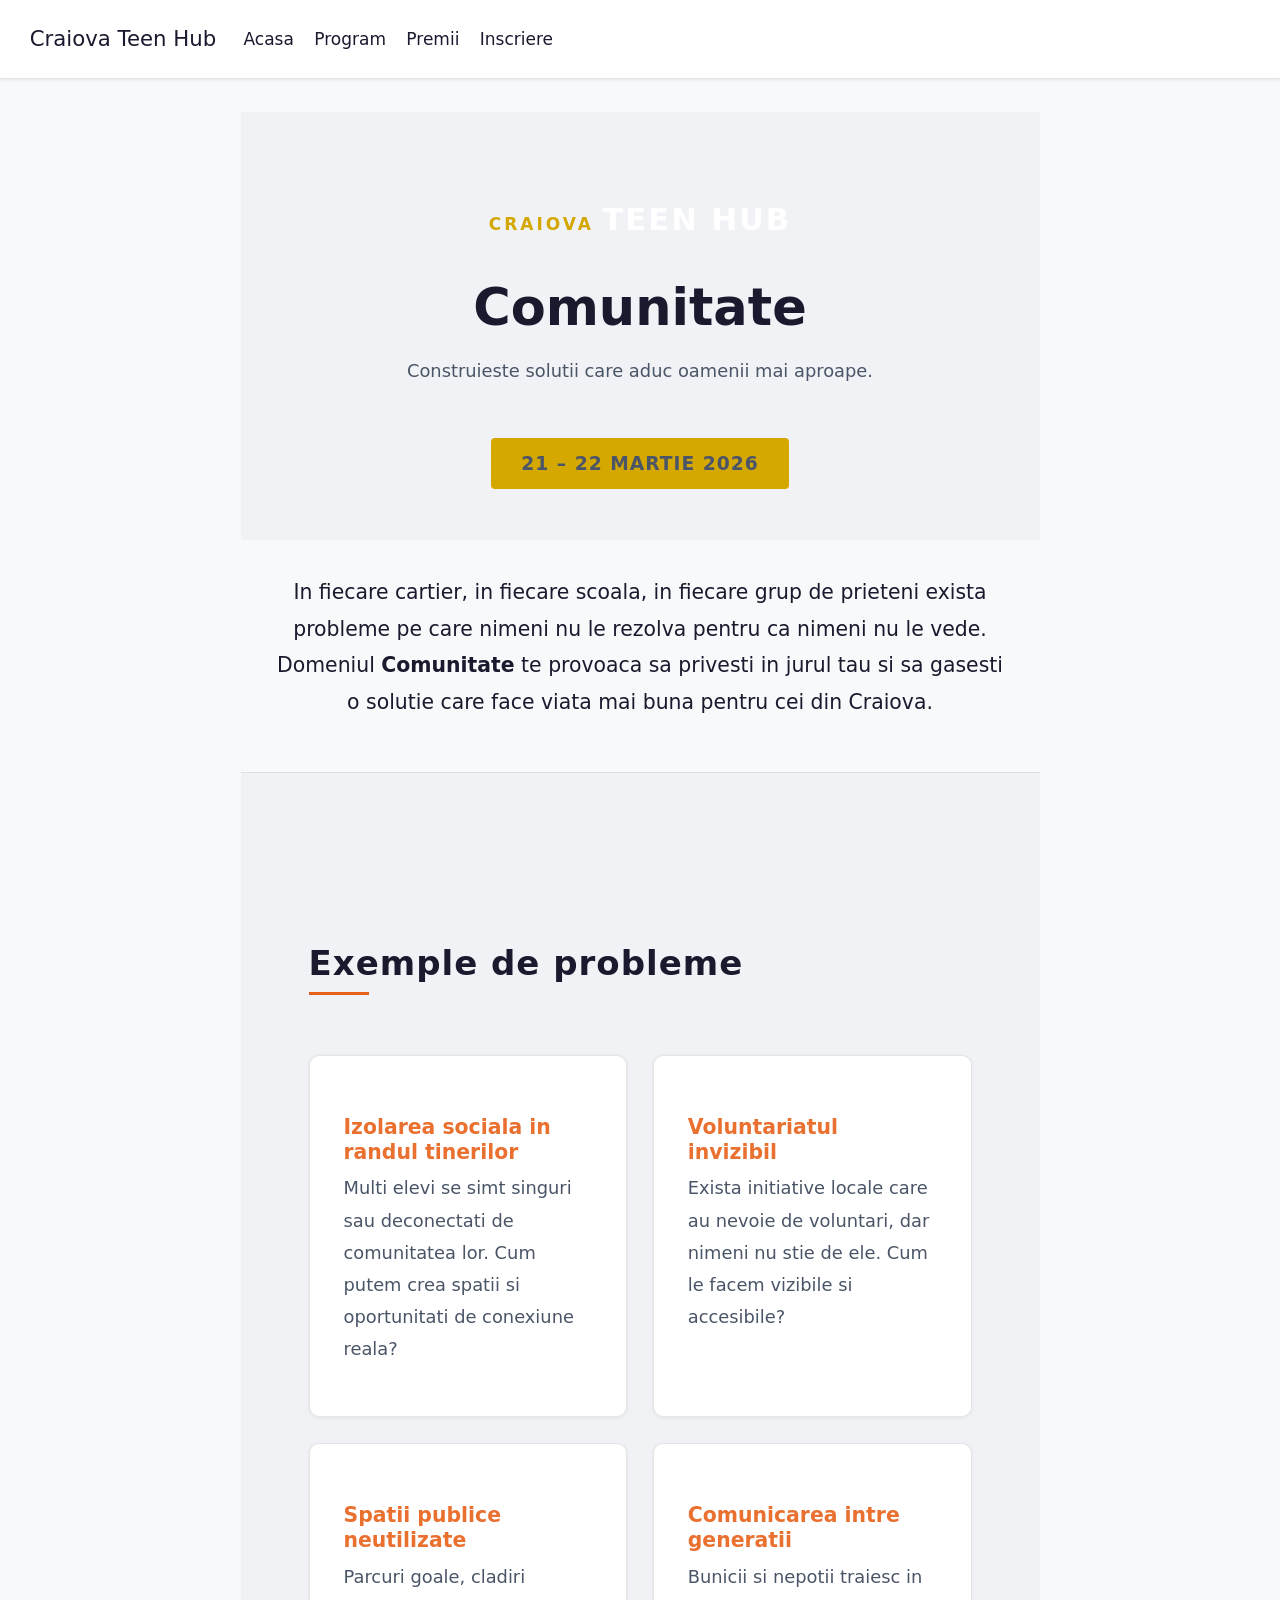
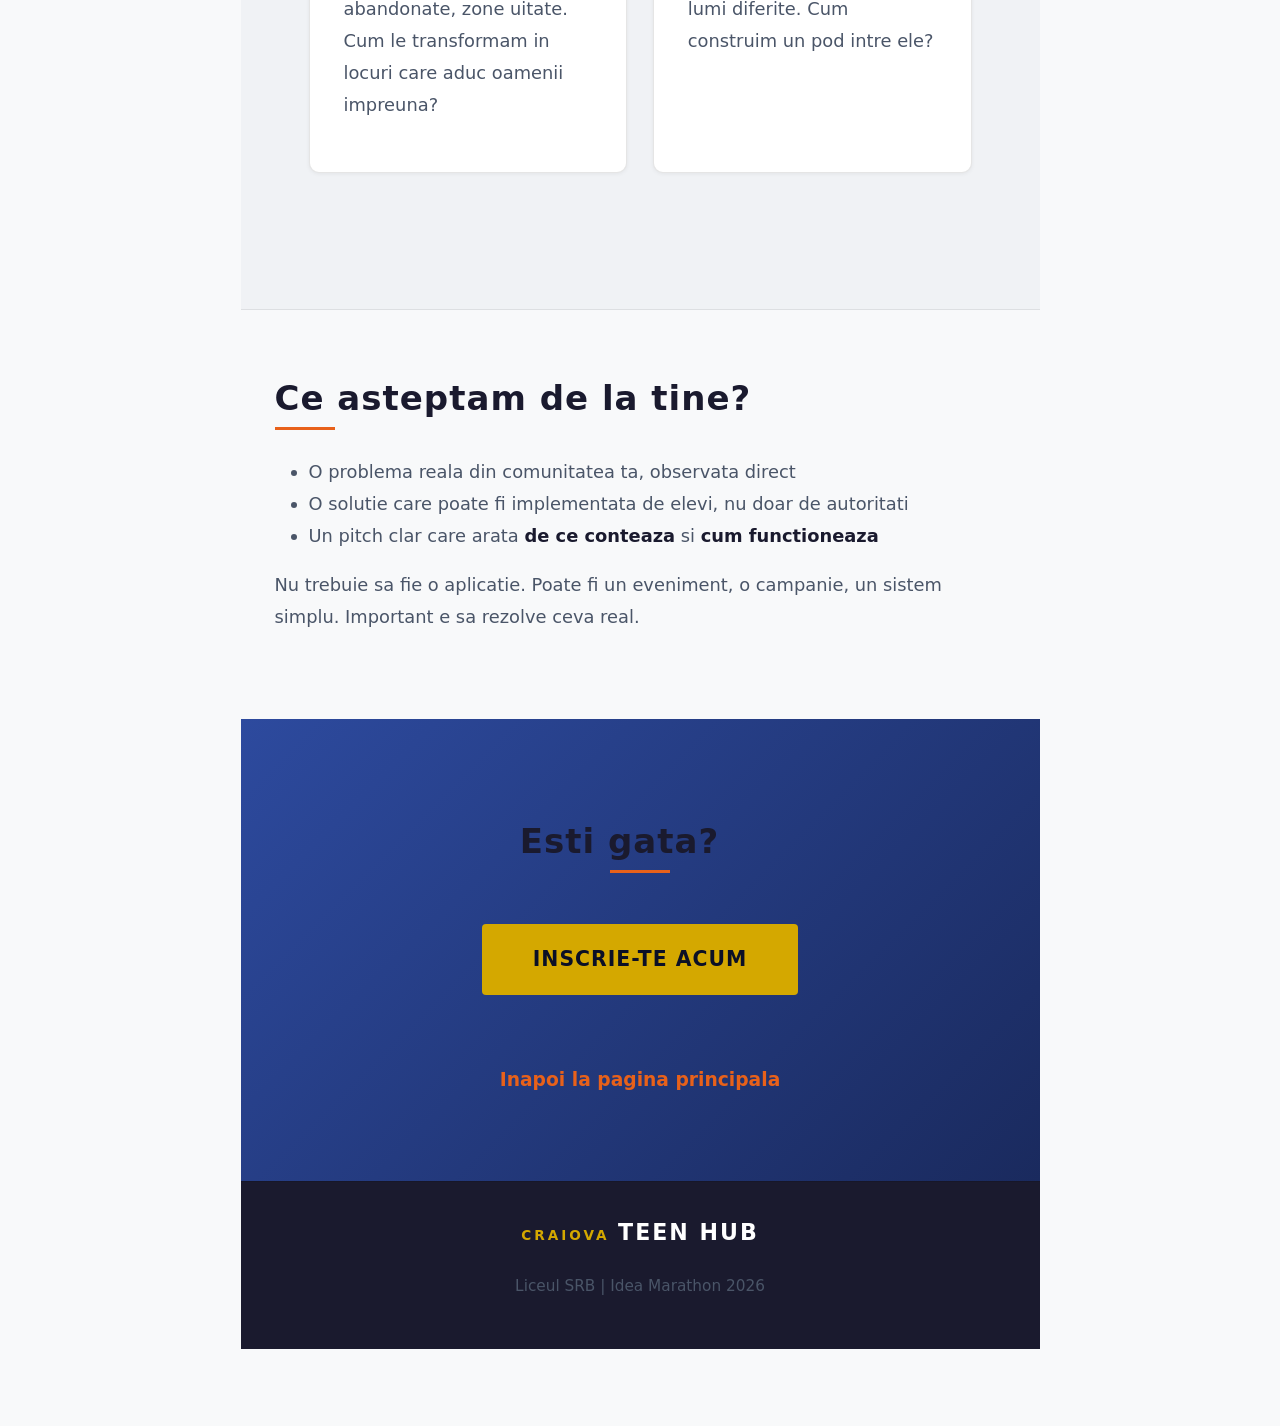
==== commit 76a385b2: "Built site for gh-pages" ====
--- a/comunitate.html
+++ b/comunitate.html
@@ -30,6 +30,7 @@
 <script src="site_libs/quarto-search/fuse.min.js"></script>
 <script src="site_libs/quarto-search/quarto-search.js"></script>
 <meta name="quarto:offset" content="./">
+<link href="./favicon.svg" rel="icon" type="image/svg+xml">
 <script src="site_libs/quarto-html/quarto.js" type="module"></script>
 <script src="site_libs/quarto-html/tabsets/tabsets.js" type="module"></script>
 <script src="site_libs/quarto-html/axe/axe-check.js" type="module"></script>
@@ -75,6 +76,14 @@
 
 
 <link rel="stylesheet" href="styles.css">
+<meta property="og:title" content="Comunitate | Idea Marathon">
+<meta property="og:description" content="Idea Marathon - Un hackathon de 24 de ore pentru elevii de clasa a IX-a din Craiova. 21-22 Martie 2026.">
+<meta property="og:image" content="https://chenistdigital.github.io/teenhub/images/9.jpeg">
+<meta property="og:site_name" content="Craiova Teen Hub">
+<meta name="twitter:title" content="Comunitate | Idea Marathon">
+<meta name="twitter:description" content="Idea Marathon - Un hackathon de 24 de ore pentru elevii de clasa a IX-a din Craiova. 6 domenii, mentori, premii si oportunitati. 21-22 Martie 2026.">
+<meta name="twitter:image" content="https://chenistdigital.github.io/teenhub/images/9.jpeg">
+<meta name="twitter:card" content="summary_large_image">
 </head>
 
 <body class="nav-fixed fullcontent quarto-light"><script id="quarto-html-before-body" type="application/javascript">
@@ -261,15 +270,15 @@
 <span class="menu-text">Acasa</span></a>
   </li>  
   <li class="nav-item">
-    <a class="nav-link" href="./#program"> 
+    <a class="nav-link" href="./index.html#program"> 
 <span class="menu-text">Program</span></a>
   </li>  
   <li class="nav-item">
-    <a class="nav-link" href="./#premii"> 
+    <a class="nav-link" href="./index.html#premii"> 
 <span class="menu-text">Premii</span></a>
   </li>  
   <li class="nav-item">
-    <a class="nav-link" href="./#inscriere"> 
+    <a class="nav-link" href="./inscriere.html"> 
 <span class="menu-text">Inscriere</span></a>
   </li>  
 </ul>
@@ -314,11 +323,14 @@
 🔒
 </div>
 <h3 class="anchored">
-Problemele vor fi dezvaluite la startul maratonului
+Problemele vor fi dezvaluite la startul maratonului de idei
 </h3>
 <p>
 21 Martie 2026, ora 14:00
 </p>
+<div class="countdown">
+
+</div>
 </div>
 <div class="gated" style="display:none">
 <div class="dark-section">
@@ -359,6 +371,12 @@
 <p><a href="./inscriere.html"><span class="cta-button">INSCRIE-TE ACUM</span></a></p>
 <p><a href="./index.html" class="back-link">Inapoi la pagina principala</a></p>
 </section>
+<div class="site-footer">
+<div class="logo-text logo-text-sm">
+<p><span class="logo-craiova">CRAIOVA</span> <span class="logo-teenhub">TEEN HUB</span></p>
+</div>
+<p>Liceul SRB | Idea Marathon 2026</p>
+</div>
 
 
 
--- a/styles.css
+++ b/styles.css
@@ -88,18 +88,24 @@
   color: #ffffff !important;
 }
 
-.date-badge,
-.date-badge p {
+.date-badge {
   display: inline-block !important;
   background: var(--accent-yellow) !important;
   color: #0b1026 !important;
-  padding: 0.6rem 2rem !important;
+  padding: 0.5rem 1.8rem !important;
   border-radius: 4px !important;
-  font-size: 1.3rem !important;
+  font-size: 1.1rem !important;
   font-weight: 800 !important;
   margin-top: 2rem;
   letter-spacing: 1px;
   position: relative;
+}
+
+.date-badge p {
+  margin: 0 !important;
+  color: inherit !important;
+  font-size: inherit !important;
+  font-weight: inherit !important;
 }
 
 /* ===== STATS ===== */
@@ -139,9 +145,10 @@
 .gallery {
   display: grid !important;
   grid-template-columns: repeat(3, 1fr) !important;
-  gap: 1rem !important;
+  grid-template-rows: auto auto !important;
+  gap: 0.8rem !important;
   padding: 3rem 2rem !important;
-  max-width: 1000px !important;
+  max-width: 1100px !important;
   margin: 0 auto !important;
 }
 
@@ -151,13 +158,16 @@
 
 .gallery img {
   width: 100% !important;
+  height: 220px !important;
+  object-fit: cover !important;
   border-radius: 8px !important;
   border: 1px solid var(--border-subtle);
-  transition: transform 0.3s ease;
+  transition: transform 0.3s ease, filter 0.3s ease;
 }
 
 .gallery img:hover {
   transform: scale(1.03);
+  filter: brightness(1.1);
 }
 
 .gallery figcaption { display: none !important; }
@@ -214,35 +224,81 @@
   margin: 0 auto;
 }
 
-/* ===== TOPICS ===== */
-.topics {
+/* ===== DOMAIN GRID ===== */
+.domain-grid {
+  display: grid !important;
+  grid-template-columns: repeat(3, 1fr) !important;
+  gap: 1.2rem !important;
+  margin-top: 2rem;
+}
+
+.domain-card {
   display: flex !important;
-  flex-wrap: wrap;
-  gap: 1rem !important;
-  justify-content: center;
-  margin-top: 2rem;
-}
-
-.topic-tag {
-  background: linear-gradient(135deg, var(--accent-orange), #d44a00) !important;
-  color: white !important;
-  padding: 0.7rem 1.5rem !important;
-  border-radius: 30px !important;
-  font-weight: 600 !important;
-  font-size: 1rem !important;
-  transition: transform 0.2s, box-shadow 0.2s;
-  cursor: default;
-}
-
-.topic-tag a {
-  color: white !important;
+  flex-direction: column !important;
+  align-items: center !important;
+  text-align: center !important;
+  padding: 2rem 1.2rem !important;
+  border-radius: 14px !important;
   text-decoration: none !important;
-}
-
-.topic-tag:hover {
-  transform: translateY(-2px);
-  box-shadow: 0 4px 15px rgba(232, 97, 26, 0.4);
-}
+  cursor: pointer;
+  transition: transform 0.3s ease, box-shadow 0.3s ease;
+  border: 1px solid var(--border-subtle) !important;
+  background: var(--dark-card-alt) !important;
+  position: relative;
+  overflow: hidden;
+}
+
+.domain-card::before {
+  content: '';
+  position: absolute;
+  top: 0;
+  left: 0;
+  right: 0;
+  height: 4px;
+}
+
+.domain-card:hover {
+  transform: translateY(-5px);
+}
+
+.domain-icon {
+  font-size: 2.5rem;
+  margin-bottom: 0.8rem;
+  line-height: 1;
+}
+
+.domain-name {
+  font-size: 1.1rem !important;
+  font-weight: 800 !important;
+  color: #ffffff !important;
+  margin-bottom: 0.4rem;
+  letter-spacing: 0.3px;
+}
+
+.domain-teaser {
+  font-size: 0.8rem !important;
+  color: var(--text-secondary) !important;
+  line-height: 1.4;
+}
+
+/* Individual card accent colors */
+.domain-comunitate::before { background: #e8611a; }
+.domain-comunitate:hover { box-shadow: 0 8px 30px rgba(232, 97, 26, 0.3); border-color: rgba(232, 97, 26, 0.4) !important; }
+
+.domain-sanatate::before { background: #e53e3e; }
+.domain-sanatate:hover { box-shadow: 0 8px 30px rgba(229, 62, 62, 0.3); border-color: rgba(229, 62, 62, 0.4) !important; }
+
+.domain-mediu::before { background: #38a169; }
+.domain-mediu:hover { box-shadow: 0 8px 30px rgba(56, 161, 105, 0.3); border-color: rgba(56, 161, 105, 0.4) !important; }
+
+.domain-media::before { background: #805ad5; }
+.domain-media:hover { box-shadow: 0 8px 30px rgba(128, 90, 213, 0.3); border-color: rgba(128, 90, 213, 0.4) !important; }
+
+.domain-educatie::before { background: #3182ce; }
+.domain-educatie:hover { box-shadow: 0 8px 30px rgba(49, 130, 206, 0.3); border-color: rgba(49, 130, 206, 0.4) !important; }
+
+.domain-tehnologie::before { background: #d69e2e; }
+.domain-tehnologie:hover { box-shadow: 0 8px 30px rgba(214, 158, 46, 0.3); border-color: rgba(214, 158, 46, 0.4) !important; }
 
 /* ===== TIMELINE ===== */
 .timeline {
@@ -380,6 +436,10 @@
   padding: 5rem 2rem !important;
   background: linear-gradient(135deg, #1a2a5e 0%, #0b1026 100%) !important;
   max-width: 100% !important;
+}
+
+.cta-section h2 {
+  display: block !important;
 }
 
 .cta-section h2::after {
@@ -408,8 +468,7 @@
   box-shadow: 0 6px 20px rgba(245, 197, 24, 0.4);
 }
 
-.limited,
-.limited p {
+.limited {
   display: inline-block !important;
   background: transparent !important;
   color: var(--accent-yellow) !important;
@@ -420,6 +479,17 @@
   font-size: 0.9rem !important;
   letter-spacing: 2px;
   text-transform: uppercase;
+}
+
+.limited p {
+  margin: 0 !important;
+  border: none !important;
+  padding: 0 !important;
+  background: transparent !important;
+  color: inherit !important;
+  font-size: inherit !important;
+  font-weight: inherit !important;
+  letter-spacing: inherit;
 }
 
 /* ===== FOOTER ===== */
@@ -728,8 +798,17 @@
   border-color: rgba(0, 0, 0, 0.08) !important;
 }
 
-body.quarto-light .topic-tag {
-  box-shadow: 0 2px 8px rgba(232, 97, 26, 0.2);
+body.quarto-light .domain-card {
+  background: #ffffff !important;
+  border-color: rgba(0, 0, 0, 0.1) !important;
+}
+
+body.quarto-light .domain-name {
+  color: #1a1a2e !important;
+}
+
+body.quarto-light .domain-teaser {
+  color: #4a5568 !important;
 }
 
 body.quarto-light .timeline {
@@ -782,8 +861,7 @@
   background: linear-gradient(135deg, #2d4a9e 0%, #1a2a5e 100%) !important;
 }
 
-body.quarto-light .limited,
-body.quarto-light .limited p {
+body.quarto-light .limited {
   color: #ffffff !important;
   border-color: #ffffff !important;
 }
@@ -849,3 +927,112 @@
 body.quarto-light .domain-hero h1 {
   color: #1a1a2e !important;
 }
+
+body.quarto-light .gated-placeholder h3 {
+  color: #c48800 !important;
+}
+
+body.quarto-light .gated-placeholder p {
+  color: #4a5568 !important;
+}
+
+body.quarto-light .countdown {
+  color: #4a5568 !important;
+}
+
+body.quarto-light .countdown span {
+  background: #ffffff !important;
+  color: #1a1a2e !important;
+  border-color: rgba(0, 0, 0, 0.1) !important;
+}
+
+body.quarto-light .countdown small {
+  color: #4a5568 !important;
+}
+
+/* ===== SMOOTH SCROLL ===== */
+html {
+  scroll-behavior: smooth !important;
+}
+
+/* ===== CTA LINK FIX ===== */
+a:has(> span.cta-button) {
+  text-decoration: none !important;
+  color: inherit !important;
+}
+
+.cta-section a,
+.cta-section a:hover,
+.cta-section a:visited {
+  text-decoration: none !important;
+}
+
+/* ===== COUNTDOWN TIMER ===== */
+.countdown {
+  display: flex;
+  justify-content: center;
+  gap: 1rem;
+  margin-top: 1.5rem;
+  color: var(--text-secondary);
+}
+
+.countdown span {
+  display: flex;
+  flex-direction: column;
+  align-items: center;
+  background: var(--dark-card);
+  border: 1px solid var(--border-subtle);
+  border-radius: 8px;
+  padding: 0.8rem 1.2rem;
+  min-width: 70px;
+  font-size: 1.8rem;
+  font-weight: 900;
+  color: var(--accent-yellow);
+  line-height: 1;
+}
+
+.countdown small {
+  font-size: 0.65rem;
+  font-weight: 600;
+  text-transform: uppercase;
+  letter-spacing: 1px;
+  color: var(--text-secondary);
+  margin-top: 0.3rem;
+}
+
+/* ===== SCROLL REVEAL ===== */
+.reveal {
+  opacity: 0;
+  transform: translateY(30px);
+  transition: opacity 0.6s ease, transform 0.6s ease;
+}
+
+.reveal.visible {
+  opacity: 1;
+  transform: translateY(0);
+}
+
+/* ===== TABLET BREAKPOINT ===== */
+@media (max-width: 900px) {
+  section.hero { padding: 4rem 1.5rem 3rem !important; }
+  section.hero h1 { font-size: 2.8rem !important; }
+  .stats-row { gap: 2rem !important; padding: 2rem 1.5rem !important; }
+  .gallery { grid-template-columns: repeat(2, 1fr) !important; max-width: 600px !important; }
+  section.level2 { padding: 3rem 1.5rem !important; }
+  .benefits-grid { grid-template-columns: repeat(2, 1fr) !important; }
+  .challenge-grid { grid-template-columns: 1fr !important; }
+  .prizes { gap: 1rem !important; }
+  .domain-grid { grid-template-columns: repeat(2, 1fr) !important; }
+}
+
+@media (max-width: 600px) {
+  .countdown span { min-width: 55px; font-size: 1.4rem; padding: 0.6rem 0.8rem; }
+  .countdown { gap: 0.6rem; }
+  .gallery { grid-template-columns: 1fr !important; max-width: 100% !important; }
+  .benefits-grid { grid-template-columns: 1fr !important; }
+  .domain-grid { grid-template-columns: repeat(2, 1fr) !important; gap: 0.8rem !important; }
+  .domain-card { padding: 1.4rem 0.8rem !important; }
+  .domain-icon { font-size: 2rem; }
+  .domain-name { font-size: 0.95rem !important; }
+  .domain-teaser { font-size: 0.7rem !important; }
+}
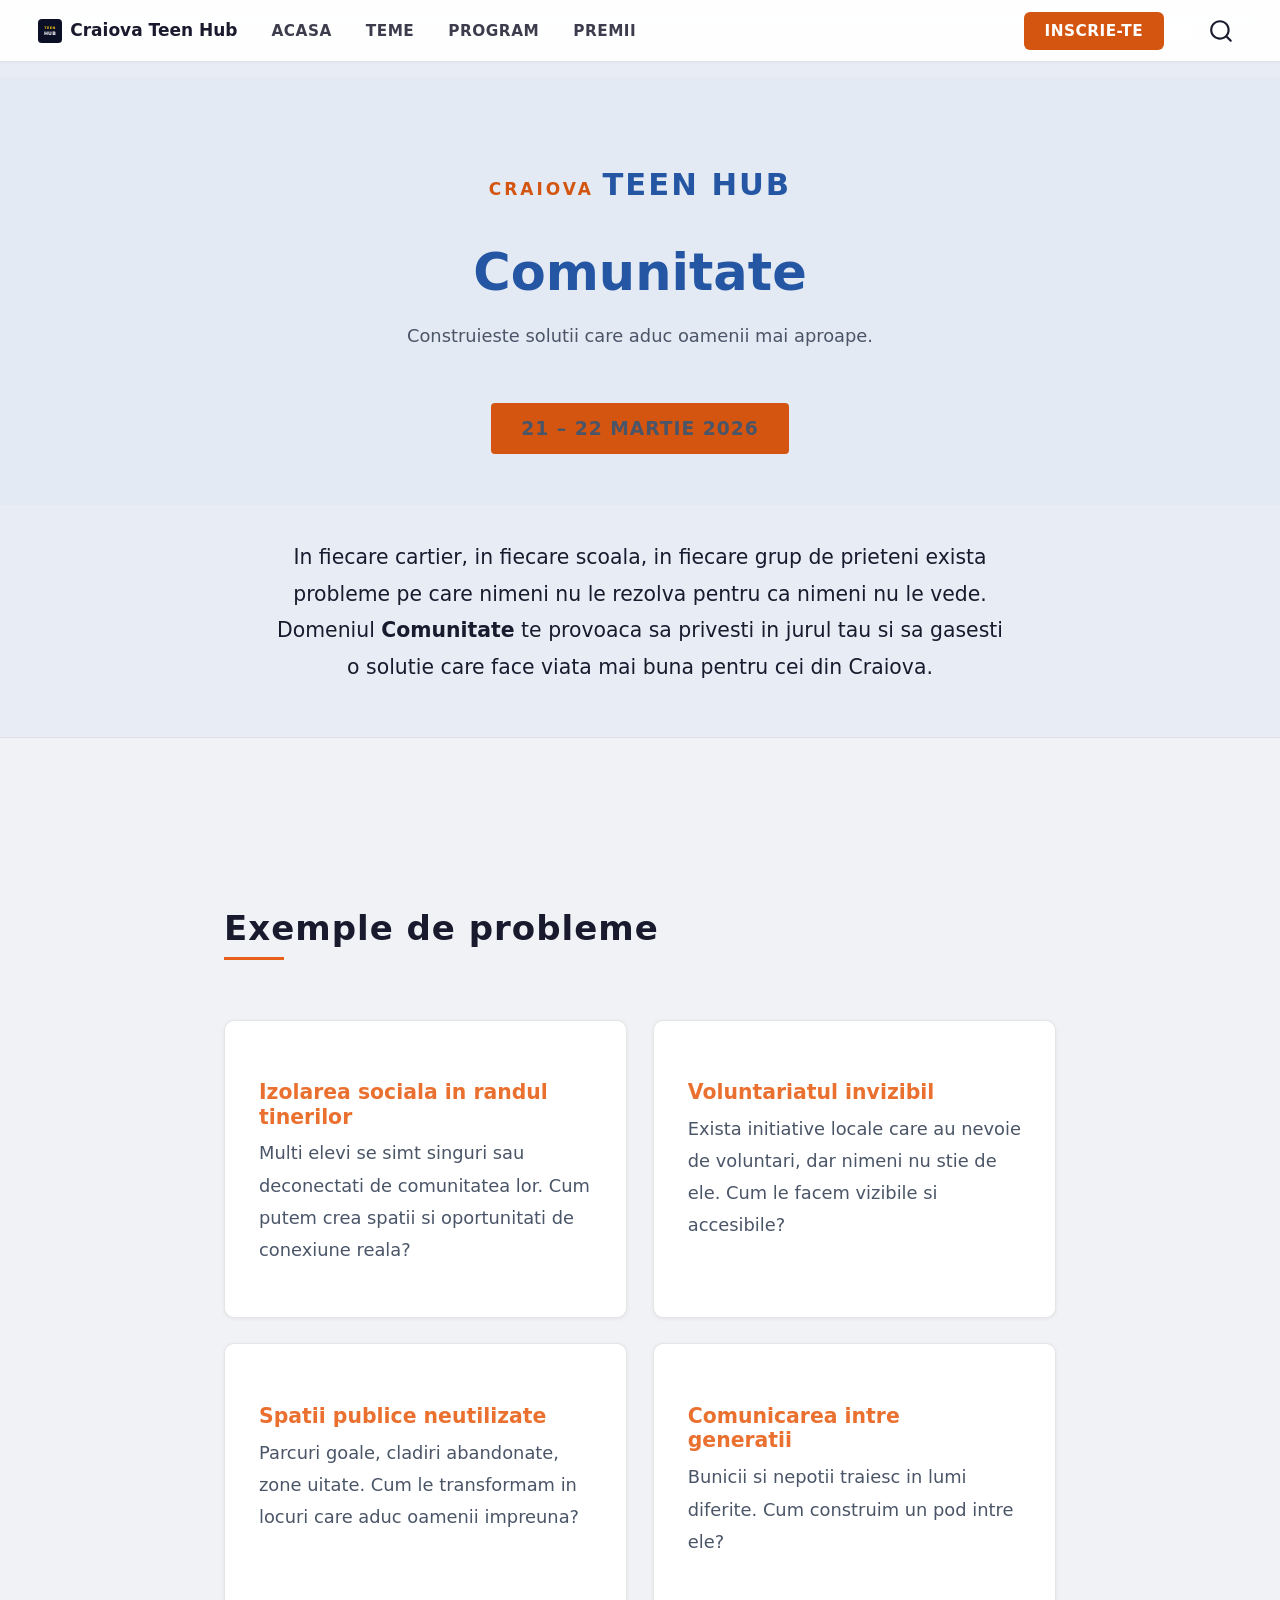
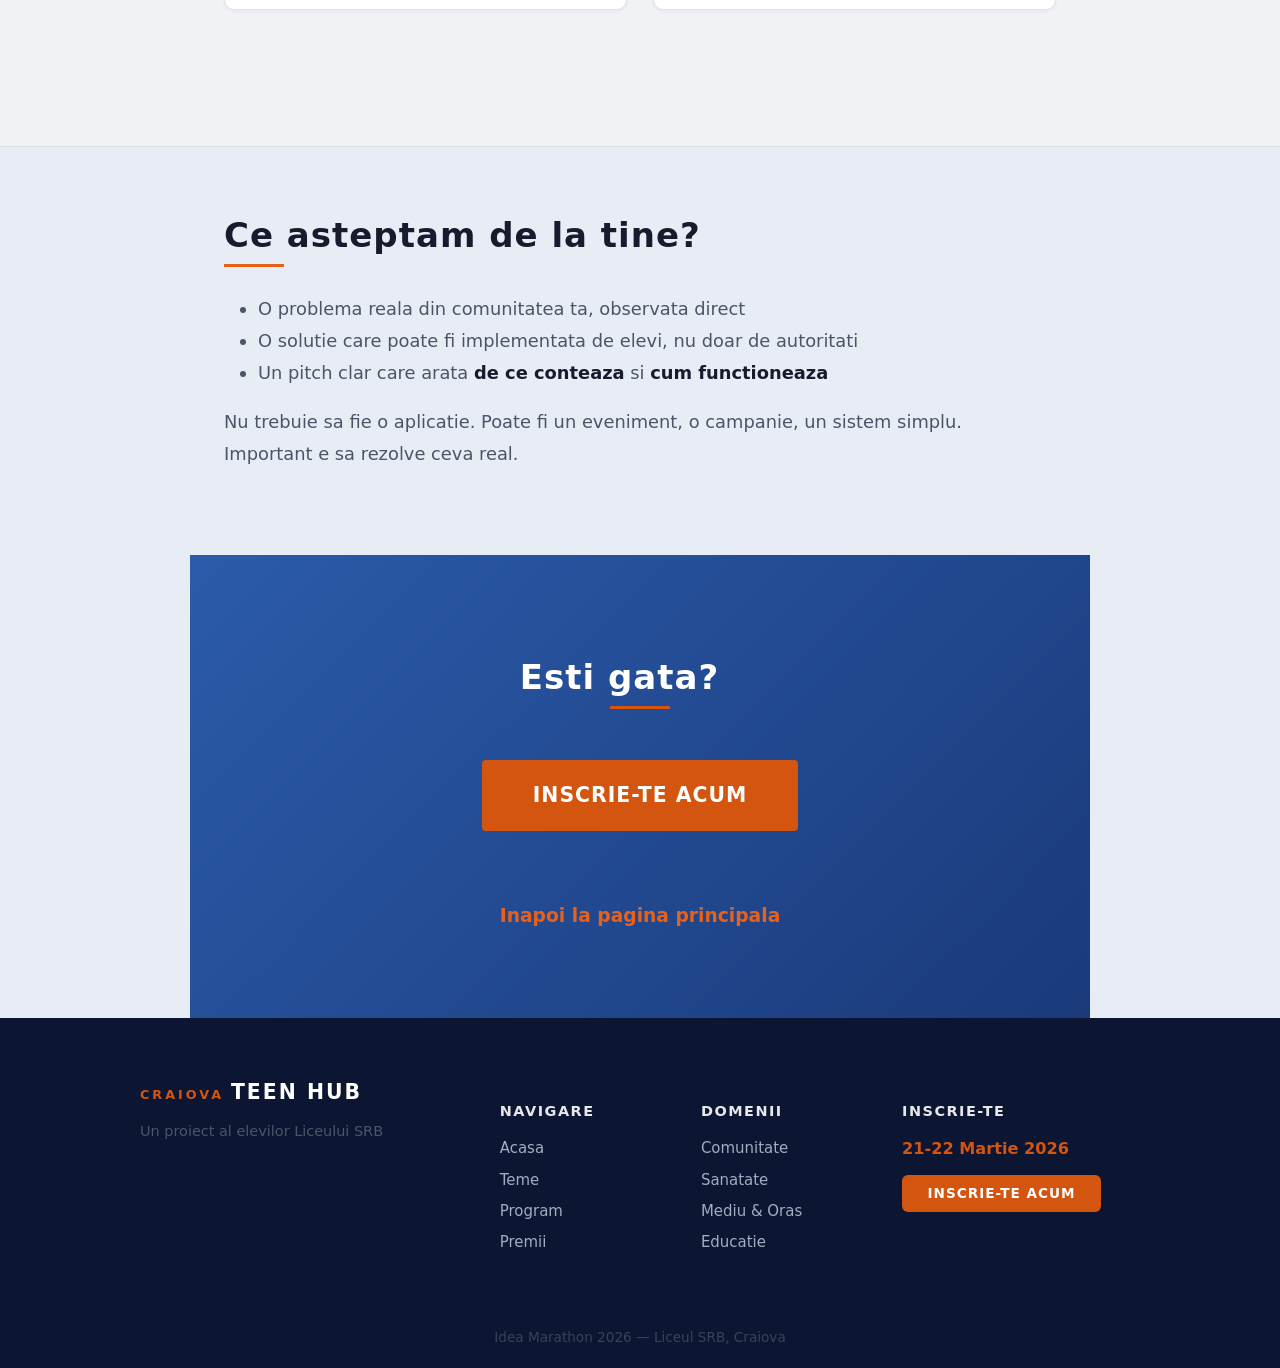
==== commit 36b5fb35: "Built site for gh-pages" ====
--- a/comunitate.html
+++ b/comunitate.html
@@ -255,6 +255,10 @@
     <nav class="navbar navbar-expand-lg " data-bs-theme="dark">
       <div class="navbar-container container-fluid">
       <div class="navbar-brand-container mx-auto">
+    <a href="./index.html" class="navbar-brand navbar-brand-logo">
+    <img src="./favicon.svg" alt="" class="navbar-logo light-content">
+    <img src="./favicon.svg" alt="" class="navbar-logo dark-content">
+    </a>
     <a class="navbar-brand" href="./index.html">
     <span class="navbar-title">Craiova Teen Hub</span>
     </a>
@@ -270,6 +274,10 @@
 <span class="menu-text">Acasa</span></a>
   </li>  
   <li class="nav-item">
+    <a class="nav-link" href="./index.html#teme"> 
+<span class="menu-text">Teme</span></a>
+  </li>  
+  <li class="nav-item">
     <a class="nav-link" href="./index.html#program"> 
 <span class="menu-text">Program</span></a>
   </li>  
@@ -277,9 +285,11 @@
     <a class="nav-link" href="./index.html#premii"> 
 <span class="menu-text">Premii</span></a>
   </li>  
+</ul>
+            <ul class="navbar-nav navbar-nav-scroll ms-auto">
   <li class="nav-item">
     <a class="nav-link" href="./inscriere.html"> 
-<span class="menu-text">Inscriere</span></a>
+<span class="menu-text">INSCRIE-TE</span></a>
   </li>  
 </ul>
           </div> <!-- /navcollapse -->
@@ -371,12 +381,70 @@
 <p><a href="./inscriere.html"><span class="cta-button">INSCRIE-TE ACUM</span></a></p>
 <p><a href="./index.html" class="back-link">Inapoi la pagina principala</a></p>
 </section>
-<div class="site-footer">
-<div class="logo-text logo-text-sm">
-<p><span class="logo-craiova">CRAIOVA</span> <span class="logo-teenhub">TEEN HUB</span></p>
-</div>
-<p>Liceul SRB | Idea Marathon 2026</p>
-</div>
+<footer class="site-footer">
+<div class="footer-inner">
+<div class="footer-col footer-brand">
+<div class="footer-logo">
+<span class="logo-craiova">CRAIOVA</span> <span class="logo-teenhub">TEEN HUB</span>
+</div>
+<p class="footer-tagline">
+Un proiect al elevilor Liceului SRB
+</p>
+</div>
+<div class="footer-col">
+<h4 class="anchored">
+Navigare
+</h4>
+<ul>
+<li>
+<a href="index.html">Acasa</a>
+</li>
+<li>
+<a href="index.html#teme">Teme</a>
+</li>
+<li>
+<a href="index.html#program">Program</a>
+</li>
+<li>
+<a href="index.html#premii">Premii</a>
+</li>
+</ul>
+</div>
+<div class="footer-col">
+<h4 class="anchored">
+Domenii
+</h4>
+<ul>
+<li>
+<a href="comunitate.html">Comunitate</a>
+</li>
+<li>
+<a href="sanatate.html">Sanatate</a>
+</li>
+<li>
+<a href="mediu.html">Mediu &amp; Oras</a>
+</li>
+<li>
+<a href="educatie.html">Educatie</a>
+</li>
+</ul>
+</div>
+<div class="footer-col">
+<h4 class="anchored">
+Inscrie-te
+</h4>
+<p class="footer-cta-text">
+21-22 Martie 2026
+</p>
+<a href="inscriere.html" class="footer-cta">INSCRIE-TE ACUM</a>
+</div>
+</div>
+<div class="footer-bottom">
+<p>
+Idea Marathon 2026 — Liceul SRB, Craiova
+</p>
+</div>
+</footer>
 
 
 
--- a/styles.css
+++ b/styles.css
@@ -1,10 +1,11 @@
 /* ===== DARK THEME (default) ===== */
 :root {
-  --dark-bg: #0b1026;
-  --dark-card: #131a35;
-  --dark-card-alt: #1a2240;
-  --accent-yellow: #f5c518;
+  --dark-bg: #0f1a3a;
+  --dark-card: #162044;
+  --dark-card-alt: #1c2a52;
+  --accent-blue: #2b5baa;
   --accent-orange: #e8611a;
+  --accent-yellow: #e8611a;
   --text-primary: #f0f0f0;
   --text-secondary: #a0aec0;
   --border-subtle: rgba(255, 255, 255, 0.08);
@@ -24,14 +25,110 @@
   padding-top: 0 !important;
 }
 
+main.content,
+#quarto-document-content {
+  max-width: 100% !important;
+  width: 100% !important;
+  margin: 0 !important;
+  padding: 0 !important;
+}
+
+/* Make all content break out of Quarto's grid columns */
+.page-columns {
+  display: block !important;
+}
+
+.page-columns > main.content {
+  display: block !important;
+}
+
 .navbar {
-  background-color: #060a18 !important;
-  border-bottom: 1px solid var(--border-subtle) !important;
+  background-color: rgba(12, 22, 50, 0.95) !important;
+  backdrop-filter: blur(12px) !important;
+  -webkit-backdrop-filter: blur(12px) !important;
+  border-bottom: none !important;
+  padding: 0.6rem 1.5rem !important;
+  transition: background-color 0.3s ease !important;
+}
+
+.navbar-brand {
+  display: flex !important;
+  align-items: center !important;
+  gap: 0 !important;
+}
+
+.navbar .navbar-brand-container {
+  margin-right: 2rem !important;
+}
+
+.navbar .navbar-logo {
+  height: 28px !important;
+  width: auto !important;
+}
+
+.navbar .navbar-title {
+  font-size: 1rem !important;
+  font-weight: 700 !important;
+}
+
+.navbar .nav-link {
+  font-weight: 600 !important;
+  font-size: 0.9rem !important;
+  letter-spacing: 0.5px !important;
+  text-transform: uppercase !important;
+  padding: 0.5rem 1rem !important;
+  transition: color 0.2s ease, opacity 0.2s ease !important;
+  opacity: 0.85;
+}
+
+.navbar .nav-link:hover {
+  opacity: 1 !important;
+  color: var(--accent-yellow) !important;
+}
+
+.navbar .nav-link.active {
+  opacity: 1 !important;
+  color: var(--accent-yellow) !important;
+}
+
+/* Navbar CTA button (Inscrie-te) */
+.navbar .navbar-nav.navbar-nav-scroll + .quarto-navbar-tools + .navbar-nav .nav-link,
+.navbar-nav .nav-item:last-child .nav-link[href*="inscriere"] {
+  background: var(--accent-orange) !important;
+  color: #ffffff !important;
+  border-radius: 6px !important;
+  padding: 0.45rem 1.2rem !important;
+  font-weight: 700 !important;
+  opacity: 1 !important;
+  transition: background 0.2s ease, transform 0.2s ease !important;
+}
+
+.navbar-nav .nav-item:last-child .nav-link[href*="inscriere"]:hover {
+  background: #d4550f !important;
+  transform: translateY(-1px) !important;
+}
+
+/* Navbar utility icons (toggle, search) */
+.quarto-color-scheme-toggle,
+.quarto-navbar-tools .quarto-navigation-tool {
+  font-size: 1.1rem !important;
+  padding: 0.35rem 0.5rem !important;
+  border-radius: 6px !important;
+  transition: background 0.2s ease !important;
+}
+
+.quarto-color-scheme-toggle:hover,
+.quarto-navbar-tools .quarto-navigation-tool:hover {
+  background: rgba(255, 255, 255, 0.1) !important;
+}
+
+#quarto-search button {
+  font-size: 1.1rem !important;
 }
 
 /* ===== HERO ===== */
-section.hero {
-  background: linear-gradient(135deg, #0b1026 0%, #1a2a5e 50%, #0b1026 100%) !important;
+.hero {
+  background: linear-gradient(135deg, #0f1a3a 0%, #2b5baa 50%, #0f1a3a 100%) !important;
   padding: 6rem 2rem 5rem !important;
   text-align: center !important;
   position: relative !important;
@@ -39,7 +136,7 @@
   max-width: 100% !important;
 }
 
-section.hero::before {
+.hero::before {
   content: '' !important;
   position: absolute !important;
   top: 0; left: 0; right: 0; bottom: 0;
@@ -50,12 +147,12 @@
     radial-gradient(1px 1px at 80% 50%, rgba(255,255,255,0.15), transparent),
     radial-gradient(1px 1px at 10% 80%, rgba(255,255,255,0.2), transparent),
     radial-gradient(1px 1px at 90% 10%, rgba(255,255,255,0.25), transparent),
-    radial-gradient(1.5px 1.5px at 50% 50%, rgba(245,197,24,0.4), transparent),
+    radial-gradient(1.5px 1.5px at 50% 50%, rgba(232,97,26,0.4), transparent),
     radial-gradient(1px 1px at 70% 85%, rgba(255,255,255,0.2), transparent) !important;
   pointer-events: none;
 }
 
-section.hero h1 {
+.hero h1 {
   color: #ffffff !important;
   font-size: 3.5rem !important;
   font-weight: 900 !important;
@@ -66,8 +163,8 @@
   padding-bottom: 0 !important;
 }
 
-section.hero .subtitle,
-section.hero .subtitle p {
+.hero .subtitle,
+.hero .subtitle p {
   color: var(--accent-yellow) !important;
   font-size: 2rem !important;
   font-weight: 800 !important;
@@ -76,22 +173,22 @@
   position: relative;
 }
 
-section.hero .tagline,
-section.hero .tagline p {
+.hero .tagline,
+.hero .tagline p {
   font-size: 1.25rem !important;
   color: var(--text-secondary) !important;
   margin-top: 1.5rem;
   position: relative;
 }
 
-section.hero .tagline strong {
+.hero .tagline strong {
   color: #ffffff !important;
 }
 
 .date-badge {
   display: inline-block !important;
-  background: var(--accent-yellow) !important;
-  color: #0b1026 !important;
+  background: var(--accent-orange) !important;
+  color: #ffffff !important;
   padding: 0.5rem 1.8rem !important;
   border-radius: 4px !important;
   font-size: 1.1rem !important;
@@ -127,7 +224,7 @@
 .stat-number p {
   font-size: 2.5rem !important;
   font-weight: 900 !important;
-  color: var(--accent-yellow) !important;
+  color: var(--accent-orange) !important;
   display: block;
   margin: 0 !important;
 }
@@ -339,6 +436,7 @@
   justify-content: center;
   flex-wrap: wrap;
   margin-top: 2rem;
+  margin-bottom: 2.5rem;
 }
 
 .prize-card {
@@ -434,7 +532,7 @@
 .cta-section {
   text-align: center !important;
   padding: 5rem 2rem !important;
-  background: linear-gradient(135deg, #1a2a5e 0%, #0b1026 100%) !important;
+  background: linear-gradient(135deg, #2b5baa 0%, #0f1a3a 100%) !important;
   max-width: 100% !important;
 }
 
@@ -449,8 +547,8 @@
 
 span.cta-button {
   display: inline-block !important;
-  background: var(--accent-yellow) !important;
-  color: #0b1026 !important;
+  background: var(--accent-orange) !important;
+  color: #ffffff !important;
   padding: 1rem 3rem !important;
   font-size: 1.2rem !important;
   font-weight: 800 !important;
@@ -465,7 +563,7 @@
 
 span.cta-button:hover {
   transform: translateY(-2px);
-  box-shadow: 0 6px 20px rgba(245, 197, 24, 0.4);
+  box-shadow: 0 6px 20px rgba(232, 97, 26, 0.4);
 }
 
 .limited {
@@ -494,13 +592,111 @@
 
 /* ===== FOOTER ===== */
 .site-footer {
-  background: #060a18 !important;
+  background: #0c1632 !important;
   color: var(--text-secondary) !important;
-  text-align: center !important;
-  padding: 2rem !important;
+  padding: 3.5rem 2rem 0 !important;
   border-top: 1px solid var(--border-subtle) !important;
   font-size: 0.9rem !important;
   max-width: 100% !important;
+}
+
+.footer-inner {
+  display: grid;
+  grid-template-columns: 2fr 1fr 1fr 1.5fr;
+  gap: 2.5rem;
+  max-width: 1000px;
+  margin: 0 auto;
+  padding-bottom: 2.5rem;
+  border-bottom: 1px solid var(--border-subtle);
+}
+
+.footer-col h4 {
+  color: #ffffff !important;
+  font-size: 0.85rem !important;
+  font-weight: 700 !important;
+  text-transform: uppercase !important;
+  letter-spacing: 1.5px !important;
+  margin-bottom: 1rem !important;
+}
+
+.footer-col ul {
+  list-style: none !important;
+  padding: 0 !important;
+  margin: 0 !important;
+}
+
+.footer-col ul li {
+  margin-bottom: 0.5rem;
+}
+
+.footer-col ul li a {
+  color: var(--text-secondary) !important;
+  text-decoration: none !important;
+  font-size: 0.88rem;
+  transition: color 0.2s ease !important;
+}
+
+.footer-col ul li a:hover {
+  color: var(--accent-yellow) !important;
+}
+
+.footer-brand .footer-logo {
+  display: inline-flex;
+  align-items: baseline;
+  gap: 0.4rem;
+  margin-bottom: 0.8rem;
+}
+
+.footer-brand .footer-logo .logo-craiova {
+  font-size: 0.75rem !important;
+}
+
+.footer-brand .footer-logo .logo-teenhub {
+  font-size: 1.2rem !important;
+}
+
+.footer-brand .footer-tagline {
+  color: var(--text-secondary) !important;
+  font-size: 0.85rem !important;
+  margin: 0 !important;
+  line-height: 1.4;
+}
+
+.footer-col .footer-cta-text {
+  color: var(--accent-yellow) !important;
+  font-weight: 700 !important;
+  font-size: 0.95rem !important;
+  margin-bottom: 0.8rem !important;
+}
+
+.footer-cta {
+  display: inline-block;
+  background: var(--accent-orange) !important;
+  color: #ffffff !important;
+  padding: 0.5rem 1.5rem !important;
+  border-radius: 6px !important;
+  font-weight: 700 !important;
+  font-size: 0.8rem !important;
+  letter-spacing: 1px !important;
+  text-decoration: none !important;
+  transition: background 0.2s ease, transform 0.2s ease !important;
+}
+
+.footer-cta:hover {
+  background: #d4550f !important;
+  transform: translateY(-1px) !important;
+}
+
+.footer-bottom {
+  text-align: center;
+  padding: 1.2rem 0;
+}
+
+.footer-bottom p {
+  color: var(--text-secondary) !important;
+  font-size: 0.8rem !important;
+  margin: 0 !important;
+  opacity: 0.7;
 }
 
 .site-footer p { color: var(--text-secondary) !important; }
@@ -522,7 +718,7 @@
 }
 
 .logo-craiova {
-  color: var(--accent-yellow) !important;
+  color: var(--accent-orange) !important;
   font-size: 1rem !important;
   font-weight: 700 !important;
   letter-spacing: 3px !important;
@@ -711,13 +907,13 @@
 
 .form-submit:hover {
   transform: translateY(-2px);
-  box-shadow: 0 6px 20px rgba(245, 197, 24, 0.4);
+  box-shadow: 0 6px 20px rgba(232, 97, 26, 0.4);
 }
 
 /* ===== RESPONSIVE ===== */
 @media (max-width: 600px) {
-  section.hero h1 { font-size: 2.2rem !important; }
-  section.hero .subtitle, section.hero .subtitle p { font-size: 1.3rem !important; }
+  .hero h1 { font-size: 2.2rem !important; }
+  .hero .subtitle, .hero .subtitle p { font-size: 1.3rem !important; }
   .prizes { flex-direction: column; align-items: center; }
   .prize-card.gold { transform: none !important; }
   .prize-card.gold:hover { transform: translateY(-5px) !important; }
@@ -729,21 +925,25 @@
 /* ===== LIGHT THEME ===== */
 /* Quarto uses [data-bs-theme] for toggle, prefers-color-scheme for initial */
 body.quarto-light {
-  --dark-bg: #f8f9fa;
+  --dark-bg: #e8edf5;
   --dark-card: #ffffff;
-  --dark-card-alt: #f0f2f5;
-  --accent-yellow: #d4a800;
+  --dark-card-alt: #edf1f8;
+  --accent-blue: #2456a4;
+  --accent-yellow: #d45510;
+  --accent-orange: #d45510;
   --text-primary: #1a1a2e;
   --text-secondary: #4a5568;
   --border-subtle: rgba(0, 0, 0, 0.1);
-  background-color: #f8f9fa !important;
+  background-color: #e8edf5 !important;
   color: #1a1a2e !important;
 }
 
 body.quarto-light .navbar {
-  background-color: #ffffff !important;
-  border-bottom: 1px solid rgba(0, 0, 0, 0.1) !important;
-  box-shadow: 0 1px 3px rgba(0, 0, 0, 0.08);
+  background-color: rgba(255, 255, 255, 0.95) !important;
+  backdrop-filter: blur(12px) !important;
+  -webkit-backdrop-filter: blur(12px) !important;
+  border-bottom: none !important;
+  box-shadow: 0 1px 3px rgba(0, 0, 0, 0.06);
 }
 
 body.quarto-light .navbar .navbar-brand,
@@ -751,8 +951,36 @@
   color: #1a1a2e !important;
 }
 
-body.quarto-light section.hero {
-  background: linear-gradient(135deg, #1a2a5e 0%, #2d4a9e 50%, #1a2a5e 100%) !important;
+body.quarto-light .navbar .navbar-toggler-icon {
+  filter: invert(1) !important;
+}
+
+body.quarto-light .navbar .bi,
+body.quarto-light .navbar .navbar-toggler,
+body.quarto-light .navbar button,
+body.quarto-light .navbar .quarto-reader-toggle,
+body.quarto-light .navbar .quarto-color-scheme-toggle {
+  color: #1a1a2e !important;
+}
+
+body.quarto-light .navbar .quarto-color-scheme-toggle .bi::before,
+body.quarto-light .navbar .bi-search::before {
+  color: #1a1a2e !important;
+}
+
+body.quarto-light .navbar svg,
+body.quarto-light .navbar .quarto-color-scheme-toggle svg {
+  color: #1a1a2e !important;
+  fill: #1a1a2e !important;
+}
+
+body.quarto-light .navbar .aa-DetachedSearchButtonIcon svg {
+  color: #1a1a2e !important;
+  fill: #1a1a2e !important;
+}
+
+body.quarto-light .hero {
+  background: linear-gradient(135deg, #1a3a7a 0%, #2b5baa 50%, #1a3a7a 100%) !important;
 }
 
 body.quarto-light .stats-row {
@@ -763,7 +991,7 @@
 
 body.quarto-light .stat-number,
 body.quarto-light .stat-number p {
-  color: #e8611a !important;
+  color: #2456a4 !important;
 }
 
 body.quarto-light .stat-label,
@@ -787,6 +1015,20 @@
 body.quarto-light section p,
 body.quarto-light section li {
   color: #4a5568 !important;
+}
+
+body.quarto-light .hero section p,
+body.quarto-light .hero section li {
+  color: var(--text-secondary) !important;
+}
+
+body.quarto-light .hero .tagline,
+body.quarto-light .hero .tagline p {
+  color: #a0aec0 !important;
+}
+
+body.quarto-light .hero .tagline strong {
+  color: #ffffff !important;
 }
 
 body.quarto-light section strong {
@@ -858,7 +1100,19 @@
 }
 
 body.quarto-light .cta-section {
-  background: linear-gradient(135deg, #2d4a9e 0%, #1a2a5e 100%) !important;
+  background: linear-gradient(135deg, #2b5baa 0%, #1a3a7a 100%) !important;
+}
+
+body.quarto-light .cta-section h2 {
+  color: #ffffff !important;
+}
+
+body.quarto-light .cta-section h2::after {
+  background: var(--accent-yellow);
+}
+
+body.quarto-light .cta-section p {
+  color: #c0c8e0 !important;
 }
 
 body.quarto-light .limited {
@@ -867,11 +1121,24 @@
 }
 
 body.quarto-light .site-footer {
-  background: #1a1a2e !important;
-}
-
-body.quarto-light .logo-text-sm .logo-teenhub {
-  color: #ffffff !important;
+  background: #0c1632 !important;
+  border-top: none !important;
+}
+
+body.quarto-light .site-footer h4 {
+  color: #ffffff !important;
+}
+
+body.quarto-light .site-footer .footer-brand .logo-teenhub {
+  color: #ffffff !important;
+}
+
+body.quarto-light .footer-col ul li a {
+  color: #a0aec0 !important;
+}
+
+body.quarto-light .footer-col ul li a:hover {
+  color: var(--accent-yellow) !important;
 }
 
 body.quarto-light .challenge-card {
@@ -921,11 +1188,20 @@
 }
 
 body.quarto-light .domain-hero {
-  background: #f0f2f5 !important;
+  background: #e4eaf3 !important;
 }
 
 body.quarto-light .domain-hero h1 {
-  color: #1a1a2e !important;
+  color: #2456a4 !important;
+}
+
+body.quarto-light .domain-hero .logo-teenhub {
+  color: #2456a4 !important;
+}
+
+body.quarto-light .domain-hero .tagline,
+body.quarto-light .domain-hero .tagline p {
+  color: #4a5568 !important;
 }
 
 body.quarto-light .gated-placeholder h3 {
@@ -1014,8 +1290,8 @@
 
 /* ===== TABLET BREAKPOINT ===== */
 @media (max-width: 900px) {
-  section.hero { padding: 4rem 1.5rem 3rem !important; }
-  section.hero h1 { font-size: 2.8rem !important; }
+  .hero { padding: 4rem 1.5rem 3rem !important; }
+  .hero h1 { font-size: 2.8rem !important; }
   .stats-row { gap: 2rem !important; padding: 2rem 1.5rem !important; }
   .gallery { grid-template-columns: repeat(2, 1fr) !important; max-width: 600px !important; }
   section.level2 { padding: 3rem 1.5rem !important; }
@@ -1023,6 +1299,7 @@
   .challenge-grid { grid-template-columns: 1fr !important; }
   .prizes { gap: 1rem !important; }
   .domain-grid { grid-template-columns: repeat(2, 1fr) !important; }
+  .footer-inner { grid-template-columns: 1fr 1fr; gap: 2rem; }
 }
 
 @media (max-width: 600px) {
@@ -1035,4 +1312,7 @@
   .domain-icon { font-size: 2rem; }
   .domain-name { font-size: 0.95rem !important; }
   .domain-teaser { font-size: 0.7rem !important; }
-}
+  .footer-inner { grid-template-columns: 1fr !important; text-align: center; }
+  .footer-brand .footer-logo { justify-content: center; }
+  .footer-col ul { padding: 0; }
+}
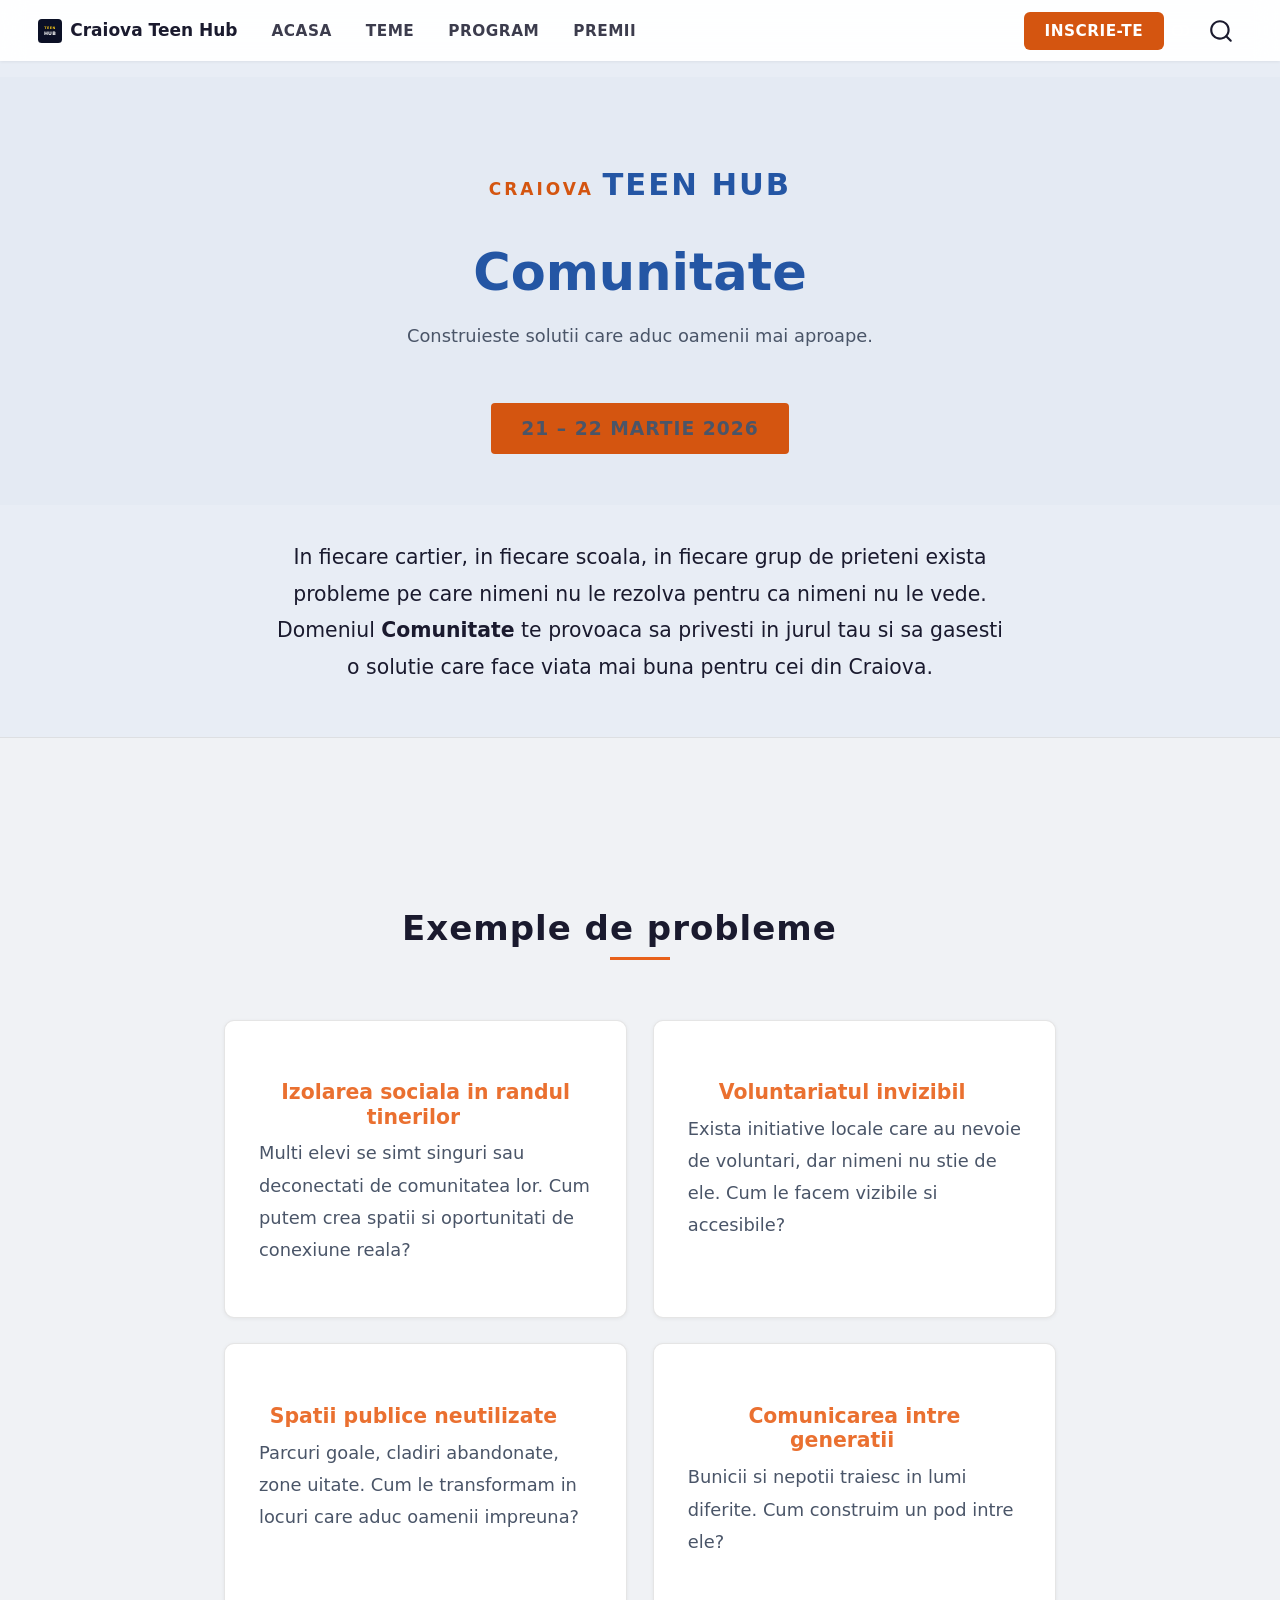
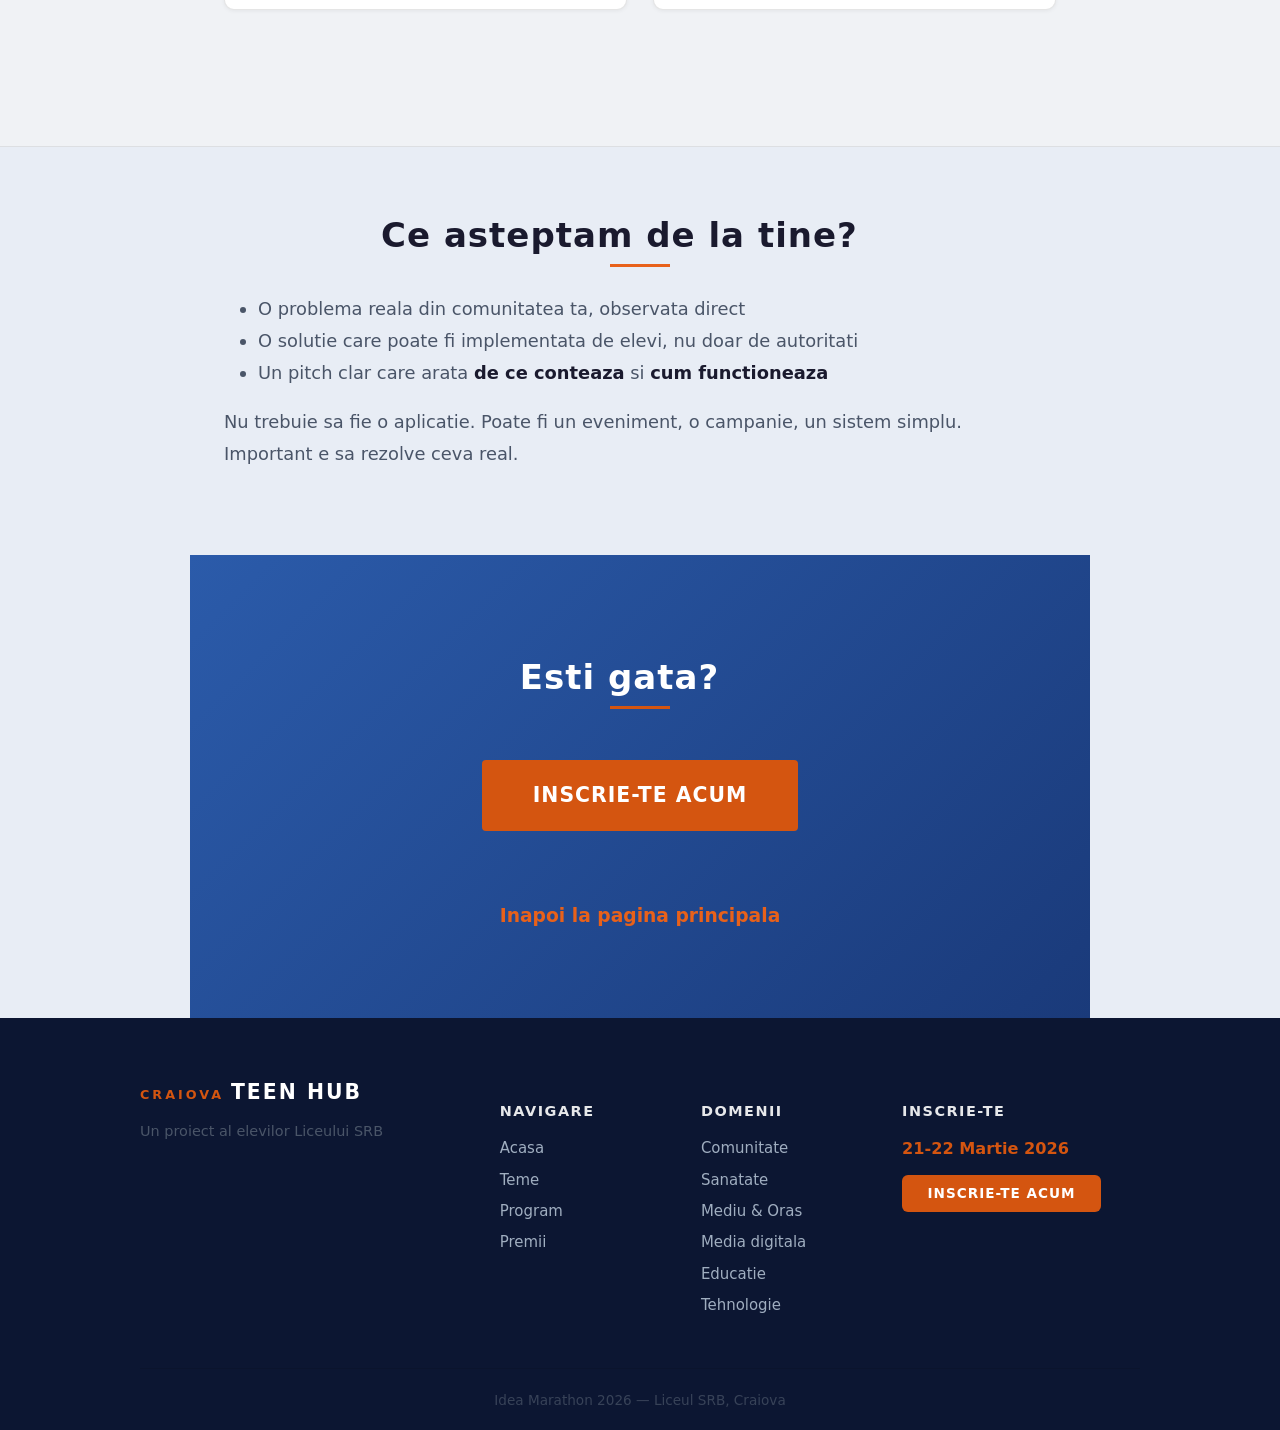
==== commit 2f961898: "Built site for gh-pages" ====
--- a/comunitate.html
+++ b/comunitate.html
@@ -381,6 +381,9 @@
 <p><a href="./inscriere.html"><span class="cta-button">INSCRIE-TE ACUM</span></a></p>
 <p><a href="./index.html" class="back-link">Inapoi la pagina principala</a></p>
 </section>
+<button class="scroll-top" onclick="window.scrollTo({top:0,behavior:'smooth'})" aria-label="Scroll to top">
+↑
+</button>
 <footer class="site-footer">
 <div class="footer-inner">
 <div class="footer-col footer-brand">
@@ -425,7 +428,13 @@
 <a href="mediu.html">Mediu &amp; Oras</a>
 </li>
 <li>
+<a href="media-digitala.html">Media digitala</a>
+</li>
+<li>
 <a href="educatie.html">Educatie</a>
+</li>
+<li>
+<a href="tehnologie.html">Tehnologie</a>
 </li>
 </ul>
 </div>
--- a/styles.css
+++ b/styles.css
@@ -274,6 +274,17 @@
   padding: 4rem 2rem !important;
   max-width: 900px !important;
   margin: 0 auto !important;
+  text-align: center !important;
+}
+
+section.level2 p,
+section.level2 li {
+  text-align: left !important;
+}
+
+section.cta-section p,
+section.cta-section .limited p {
+  text-align: center !important;
 }
 
 section h2 {
@@ -293,8 +304,10 @@
   display: block;
   width: 60px;
   height: 3px;
-  background: var(--accent-yellow);
+  background: var(--accent-orange);
   margin-top: 0.5rem;
+  margin-left: auto;
+  margin-right: auto;
 }
 
 section p, section li {
@@ -414,11 +427,11 @@
   position: absolute;
   left: -2.95rem;
   top: 0.4rem;
-  width: 12px;
-  height: 12px;
-  background: var(--accent-yellow);
+  width: 14px;
+  height: 14px;
+  background: var(--accent-orange);
   border-radius: 50%;
-  box-shadow: 0 0 10px rgba(245, 197, 24, 0.5);
+  box-shadow: 0 0 0 4px rgba(232, 97, 26, 0.15), 0 0 12px rgba(232, 97, 26, 0.3);
 }
 
 .timeline-item .time,
@@ -512,20 +525,29 @@
 .benefit-card {
   background: var(--dark-card-alt) !important;
   border: 1px solid var(--border-subtle) !important;
-  border-radius: 8px !important;
-  padding: 1.5rem !important;
-  transition: border-color 0.3s;
+  border-radius: 12px !important;
+  padding: 2rem 1.5rem !important;
+  transition: border-color 0.3s, transform 0.3s, box-shadow 0.3s;
+  text-align: center !important;
 }
 
 .benefit-card:hover {
-  border-color: var(--accent-yellow) !important;
-}
-
-.benefit-icon { font-size: 1.5rem; margin-bottom: 0.5rem; }
+  border-color: var(--accent-orange) !important;
+  transform: translateY(-3px);
+  box-shadow: 0 6px 20px rgba(0, 0, 0, 0.1);
+}
+
+.benefit-icon {
+  font-size: 2.2rem;
+  margin-bottom: 0.8rem;
+  display: block;
+}
 
 .benefit-card p {
   color: var(--text-secondary) !important;
   margin: 0 !important;
+  font-size: 0.95rem;
+  line-height: 1.5;
 }
 
 /* ===== CTA ===== */
@@ -1226,6 +1248,97 @@
   color: #4a5568 !important;
 }
 
+/* ===== HERO COUNTDOWN ===== */
+.hero .countdown {
+  position: relative;
+  z-index: 1;
+  margin-top: 2rem;
+}
+
+.hero .countdown span {
+  background: rgba(255, 255, 255, 0.12) !important;
+  border: 1px solid rgba(255, 255, 255, 0.2) !important;
+  backdrop-filter: blur(8px) !important;
+  -webkit-backdrop-filter: blur(8px) !important;
+  color: #ffffff !important;
+  font-size: 1.6rem !important;
+}
+
+.hero .countdown small {
+  color: rgba(255, 255, 255, 0.6) !important;
+}
+
+body.quarto-light .hero .countdown span {
+  background: rgba(255, 255, 255, 0.15) !important;
+  border: 1px solid rgba(255, 255, 255, 0.25) !important;
+  color: #ffffff !important;
+}
+
+body.quarto-light .hero .countdown small {
+  color: rgba(255, 255, 255, 0.6) !important;
+}
+
+/* ===== SPECIAL PRIZES BADGE ===== */
+.special-prizes {
+  text-align: center !important;
+  margin-top: 1rem;
+  padding: 1rem 2rem !important;
+}
+
+.special-prizes p {
+  display: inline-block !important;
+  background: var(--dark-card) !important;
+  border: 1px solid var(--border-subtle) !important;
+  border-radius: 30px !important;
+  padding: 0.6rem 1.8rem !important;
+  font-size: 0.95rem !important;
+  color: var(--text-secondary) !important;
+}
+
+.special-prizes p strong {
+  color: var(--accent-orange) !important;
+}
+
+body.quarto-light .special-prizes p {
+  background: #ffffff !important;
+  border-color: rgba(0, 0, 0, 0.1) !important;
+  box-shadow: 0 2px 8px rgba(0, 0, 0, 0.06);
+}
+
+/* ===== SCROLL-TO-TOP BUTTON ===== */
+.scroll-top {
+  position: fixed;
+  bottom: 2rem;
+  right: 2rem;
+  width: 44px;
+  height: 44px;
+  border-radius: 50%;
+  background: var(--accent-orange) !important;
+  color: #ffffff !important;
+  border: none !important;
+  font-size: 1.3rem;
+  font-weight: 700;
+  cursor: pointer;
+  z-index: 999;
+  opacity: 0;
+  transform: translateY(10px);
+  transition: opacity 0.3s ease, transform 0.3s ease, background 0.2s ease;
+  box-shadow: 0 4px 14px rgba(232, 97, 26, 0.4);
+  display: flex;
+  align-items: center;
+  justify-content: center;
+}
+
+.scroll-top.visible {
+  opacity: 1;
+  transform: translateY(0);
+}
+
+.scroll-top:hover {
+  background: #d4550f !important;
+  transform: translateY(-2px);
+}
+
 /* ===== SMOOTH SCROLL ===== */
 html {
   scroll-behavior: smooth !important;
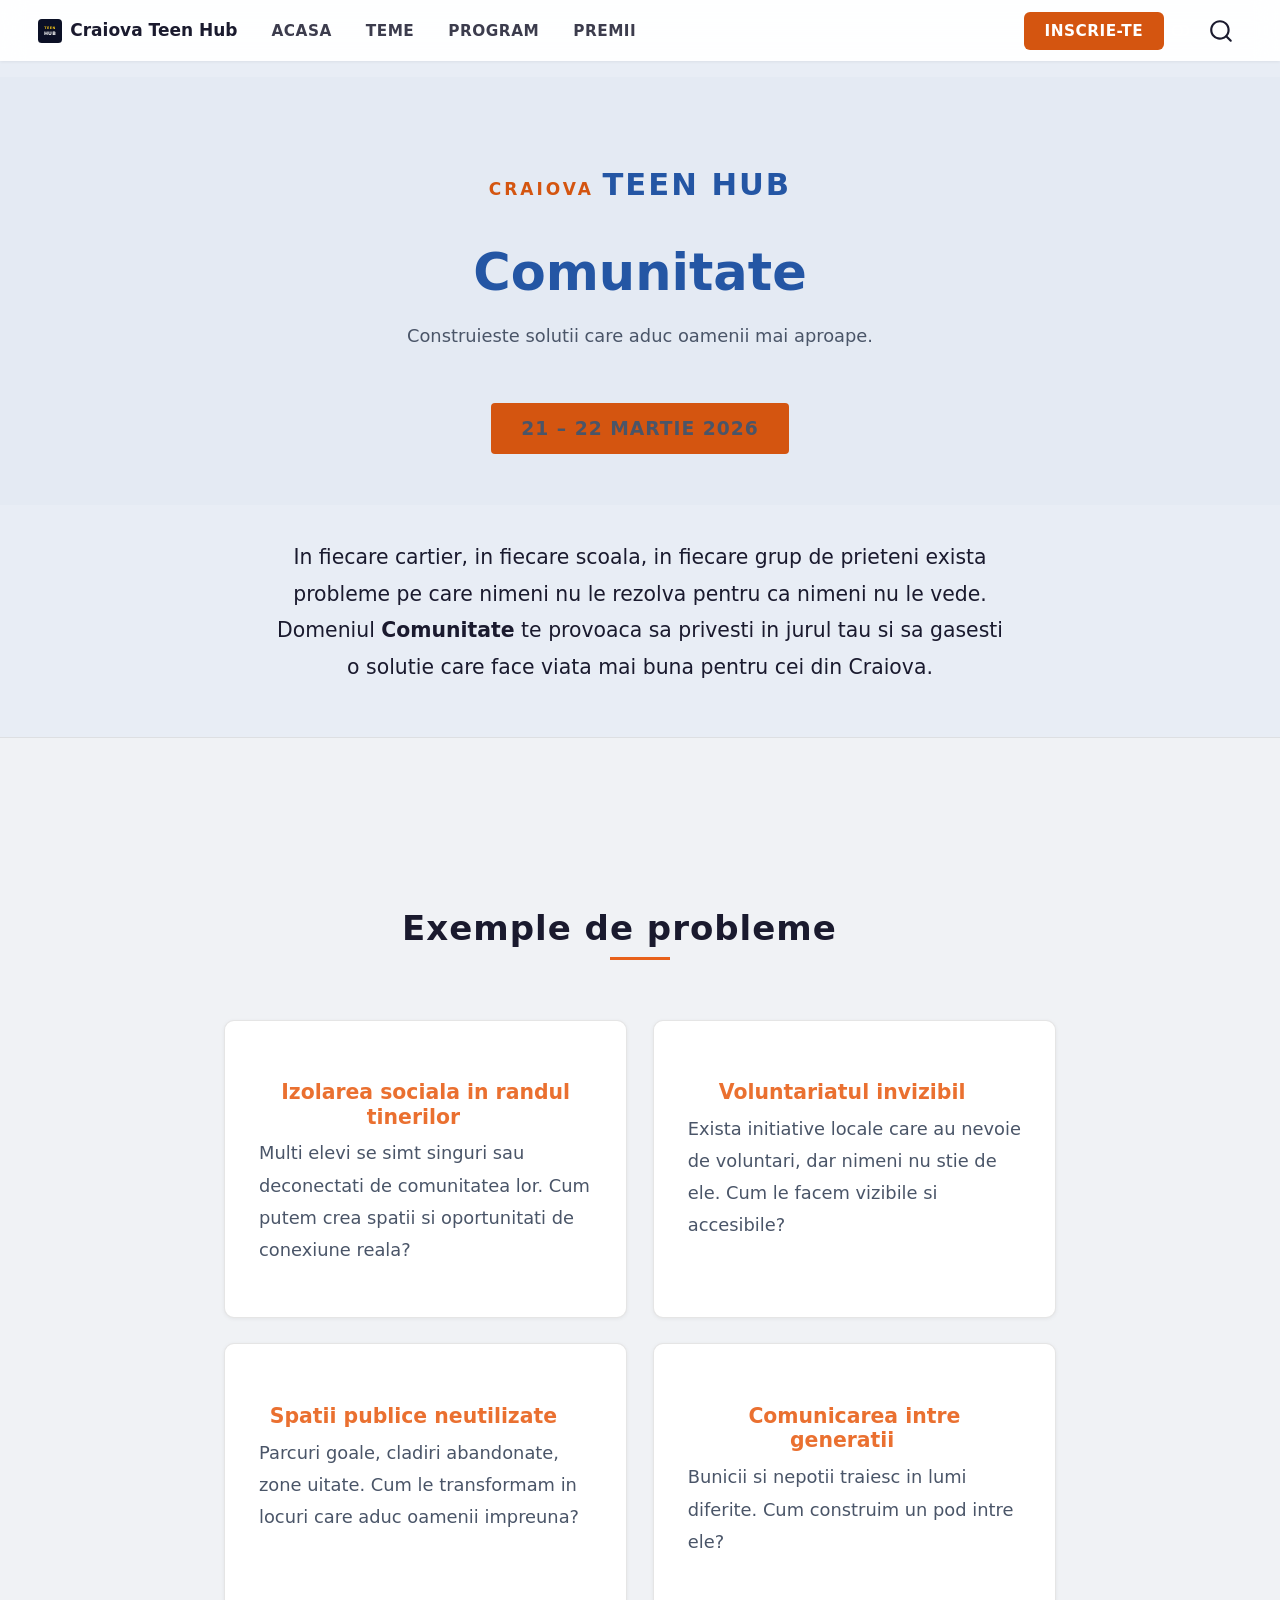
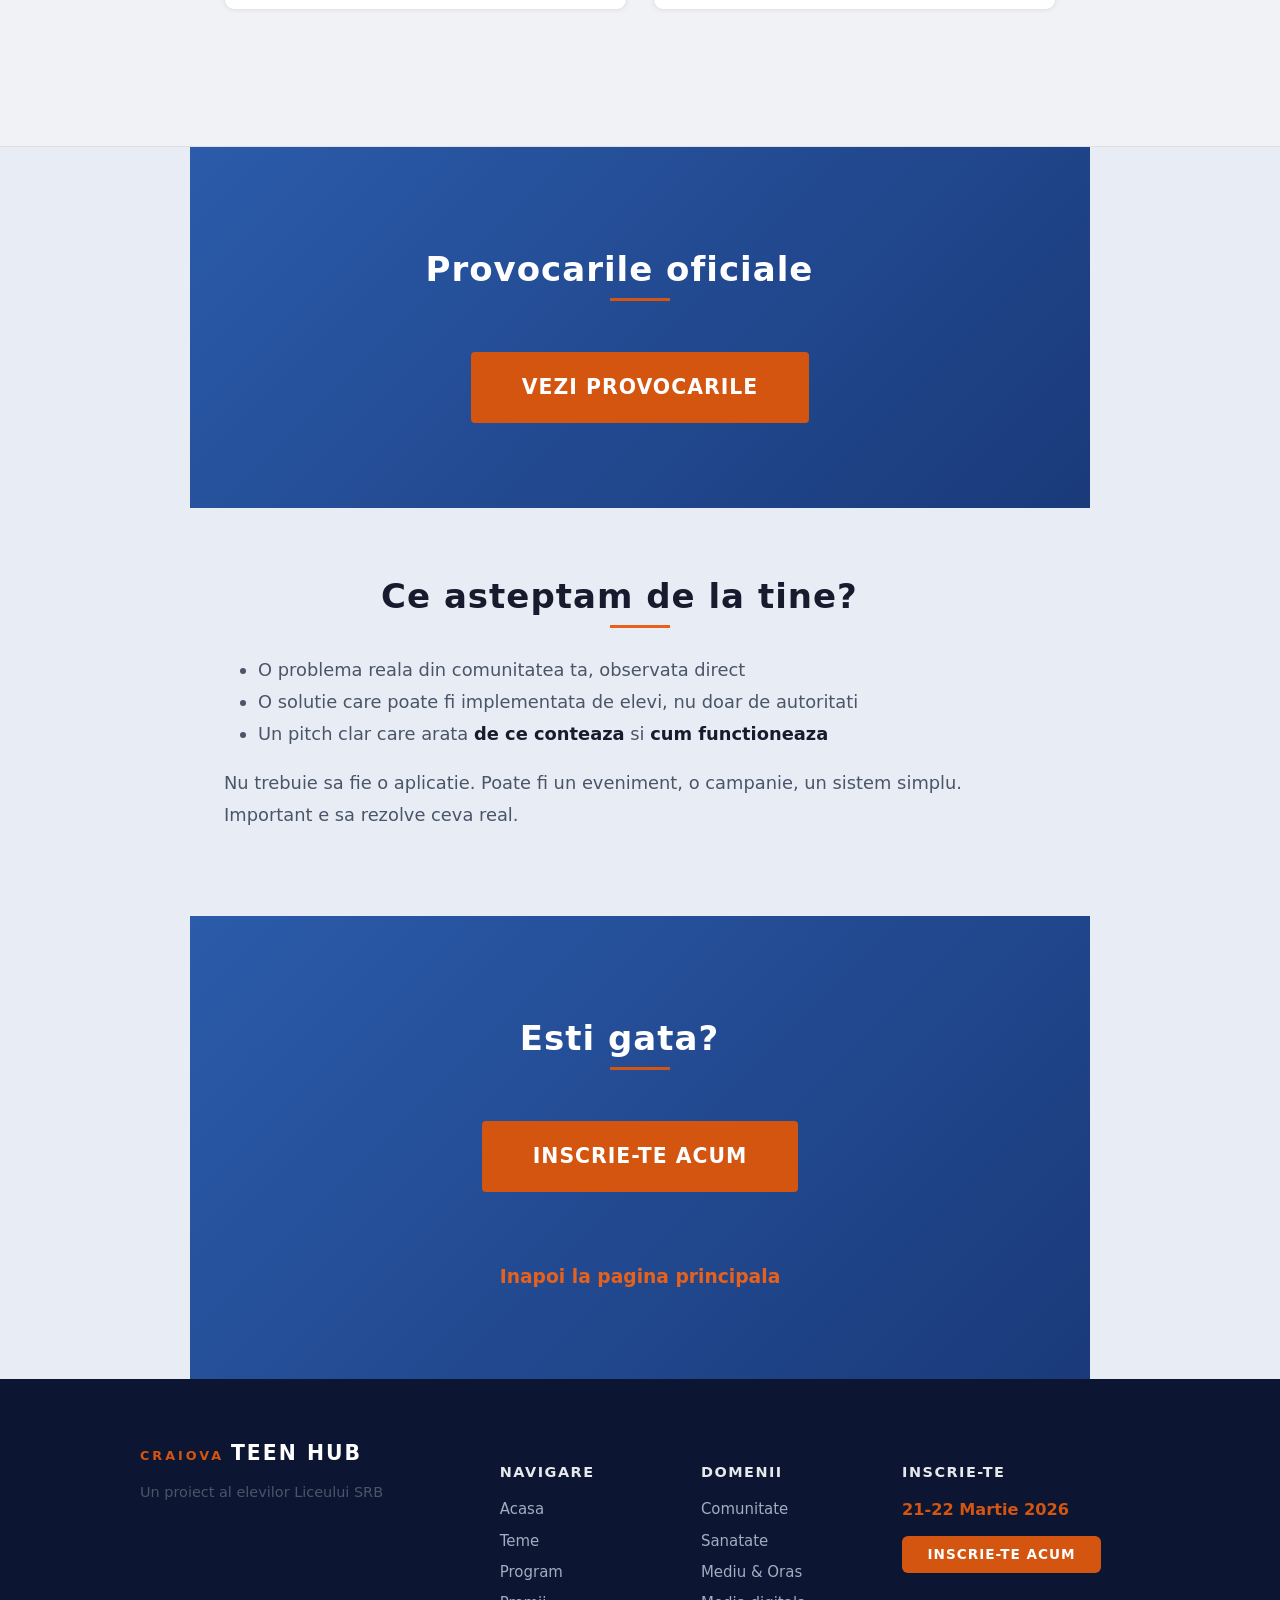
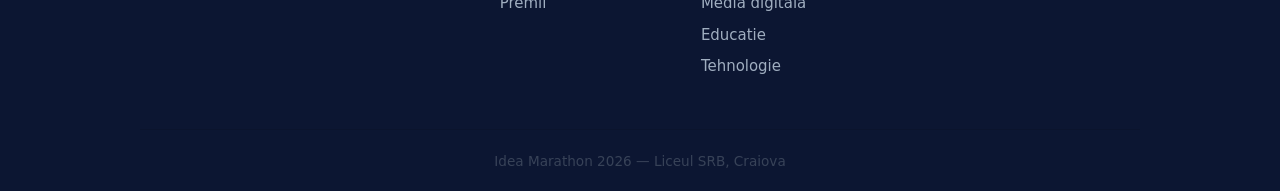
==== commit b5d3b70e: "Built site for gh-pages" ====
--- a/comunitate.html
+++ b/comunitate.html
@@ -77,11 +77,11 @@
 
 <link rel="stylesheet" href="styles.css">
 <meta property="og:title" content="Comunitate | Idea Marathon">
-<meta property="og:description" content="Idea Marathon - Un hackathon de 24 de ore pentru elevii de clasa a IX-a din Craiova. 21-22 Martie 2026.">
+<meta property="og:description" content="Idea Marathon - Un maraton de solutii pentru elevii de clasa a IX-a din Craiova. 21-22 Martie 2026.">
 <meta property="og:image" content="https://chenistdigital.github.io/teenhub/images/9.jpeg">
 <meta property="og:site_name" content="Craiova Teen Hub">
 <meta name="twitter:title" content="Comunitate | Idea Marathon">
-<meta name="twitter:description" content="Idea Marathon - Un hackathon de 24 de ore pentru elevii de clasa a IX-a din Craiova. 6 domenii, mentori, premii si oportunitati. 21-22 Martie 2026.">
+<meta name="twitter:description" content="Idea Marathon - Un maraton de solutii pentru elevii de clasa a IX-a din Craiova. 6 domenii, mentori, premii si oportunitati. 21-22 Martie 2026.">
 <meta name="twitter:image" content="https://chenistdigital.github.io/teenhub/images/9.jpeg">
 <meta name="twitter:card" content="summary_large_image">
 </head>
@@ -366,6 +366,10 @@
 </div>
 </section>
 </div>
+<section id="provocarile-oficiale" class="level2 cta-section">
+<h2 class="anchored" data-anchor-id="provocarile-oficiale">Provocarile oficiale</h2>
+<p><a href="./challenges/comunitate.html"><span class="cta-button">VEZI PROVOCARILE</span></a></p>
+</section>
 </div>
 <section id="ce-asteptam-de-la-tine" class="level2">
 <h2 class="anchored" data-anchor-id="ce-asteptam-de-la-tine">Ce asteptam de la tine?</h2>
@@ -872,7 +876,7 @@
   });
   </script>
 </div> <!-- /content -->
-<script src="unlock.js"></script>
+<script src="./unlock.js"></script>
 
 
 
--- a/styles.css
+++ b/styles.css
@@ -911,6 +911,75 @@
   color: var(--text-primary);
 }
 
+.required {
+  color: var(--accent-orange) !important;
+  font-weight: 700;
+}
+
+.radio-group {
+  margin-top: 0.5rem;
+}
+
+.radio-group,
+.radio-group p {
+  display: flex !important;
+  gap: 1.5rem !important;
+  align-items: center !important;
+  margin: 0 !important;
+}
+
+.radio-label {
+  display: inline-flex !important;
+  align-items: center !important;
+  gap: 0.5rem;
+  cursor: pointer;
+  font-weight: 400 !important;
+  color: var(--text-primary) !important;
+  font-size: 0.95rem;
+  background: var(--dark-card-alt) !important;
+  border: 1px solid var(--border-subtle) !important;
+  border-radius: 8px !important;
+  padding: 0.6rem 1.4rem !important;
+  transition: border-color 0.2s ease, background 0.2s ease;
+}
+
+.radio-label:hover {
+  border-color: var(--accent-orange) !important;
+}
+
+.radio-label:has(input:checked) {
+  border-color: var(--accent-orange) !important;
+  background: rgba(232, 97, 26, 0.08) !important;
+}
+
+.radio-label input[type="radio"] {
+  width: 18px !important;
+  height: 18px !important;
+  accent-color: var(--accent-orange);
+  cursor: pointer;
+  margin: 0 !important;
+}
+
+body.quarto-light .radio-label {
+  background: #ffffff !important;
+  border-color: rgba(0, 0, 0, 0.12) !important;
+}
+
+body.quarto-light .radio-label:hover {
+  border-color: #e8611a !important;
+}
+
+body.quarto-light .radio-label:has(input:checked) {
+  border-color: #e8611a !important;
+  background: rgba(232, 97, 26, 0.06) !important;
+}
+
+.consent-group > label:first-child {
+  font-size: 0.85rem !important;
+  line-height: 1.5;
+  color: var(--text-secondary) !important;
+}
+
 .form-submit {
   display: inline-block;
   background: var(--accent-yellow) !important;
@@ -1339,6 +1408,65 @@
   transform: translateY(-2px);
 }
 
+/* ===== CHALLENGE PAGE ===== */
+.challenge-title {
+  color: var(--accent-orange) !important;
+  font-size: 1.6rem !important;
+  font-weight: 800 !important;
+  margin-top: 3rem !important;
+  margin-bottom: 1.5rem !important;
+  text-align: center !important;
+}
+
+.challenge-title::after {
+  display: none !important;
+}
+
+section.level2:has(+ .challenge-grid) {
+  padding-bottom: 0 !important;
+}
+
+.challenge-rules {
+  max-width: 700px;
+  margin: 3rem auto !important;
+  padding: 2.5rem !important;
+  background: var(--dark-card) !important;
+  border: 2px solid var(--accent-orange) !important;
+  border-radius: 12px !important;
+  text-align: left !important;
+}
+
+.challenge-rules h2 {
+  color: var(--accent-orange) !important;
+  font-size: 1.3rem !important;
+  margin-bottom: 1rem !important;
+  text-align: center !important;
+}
+
+.challenge-rules h2::after {
+  display: none !important;
+}
+
+.challenge-rules li {
+  margin-bottom: 0.6rem;
+}
+
+body.quarto-light .challenge-rules {
+  background: #ffffff !important;
+  box-shadow: 0 2px 12px rgba(0, 0, 0, 0.08);
+}
+
+body.quarto-light .challenge-title {
+  color: #e8611a !important;
+}
+
+hr {
+  border: none !important;
+  border-top: 1px solid var(--border-subtle) !important;
+  margin: 2rem auto !important;
+  max-width: 200px !important;
+}
+
 /* ===== SMOOTH SCROLL ===== */
 html {
   scroll-behavior: smooth !important;
